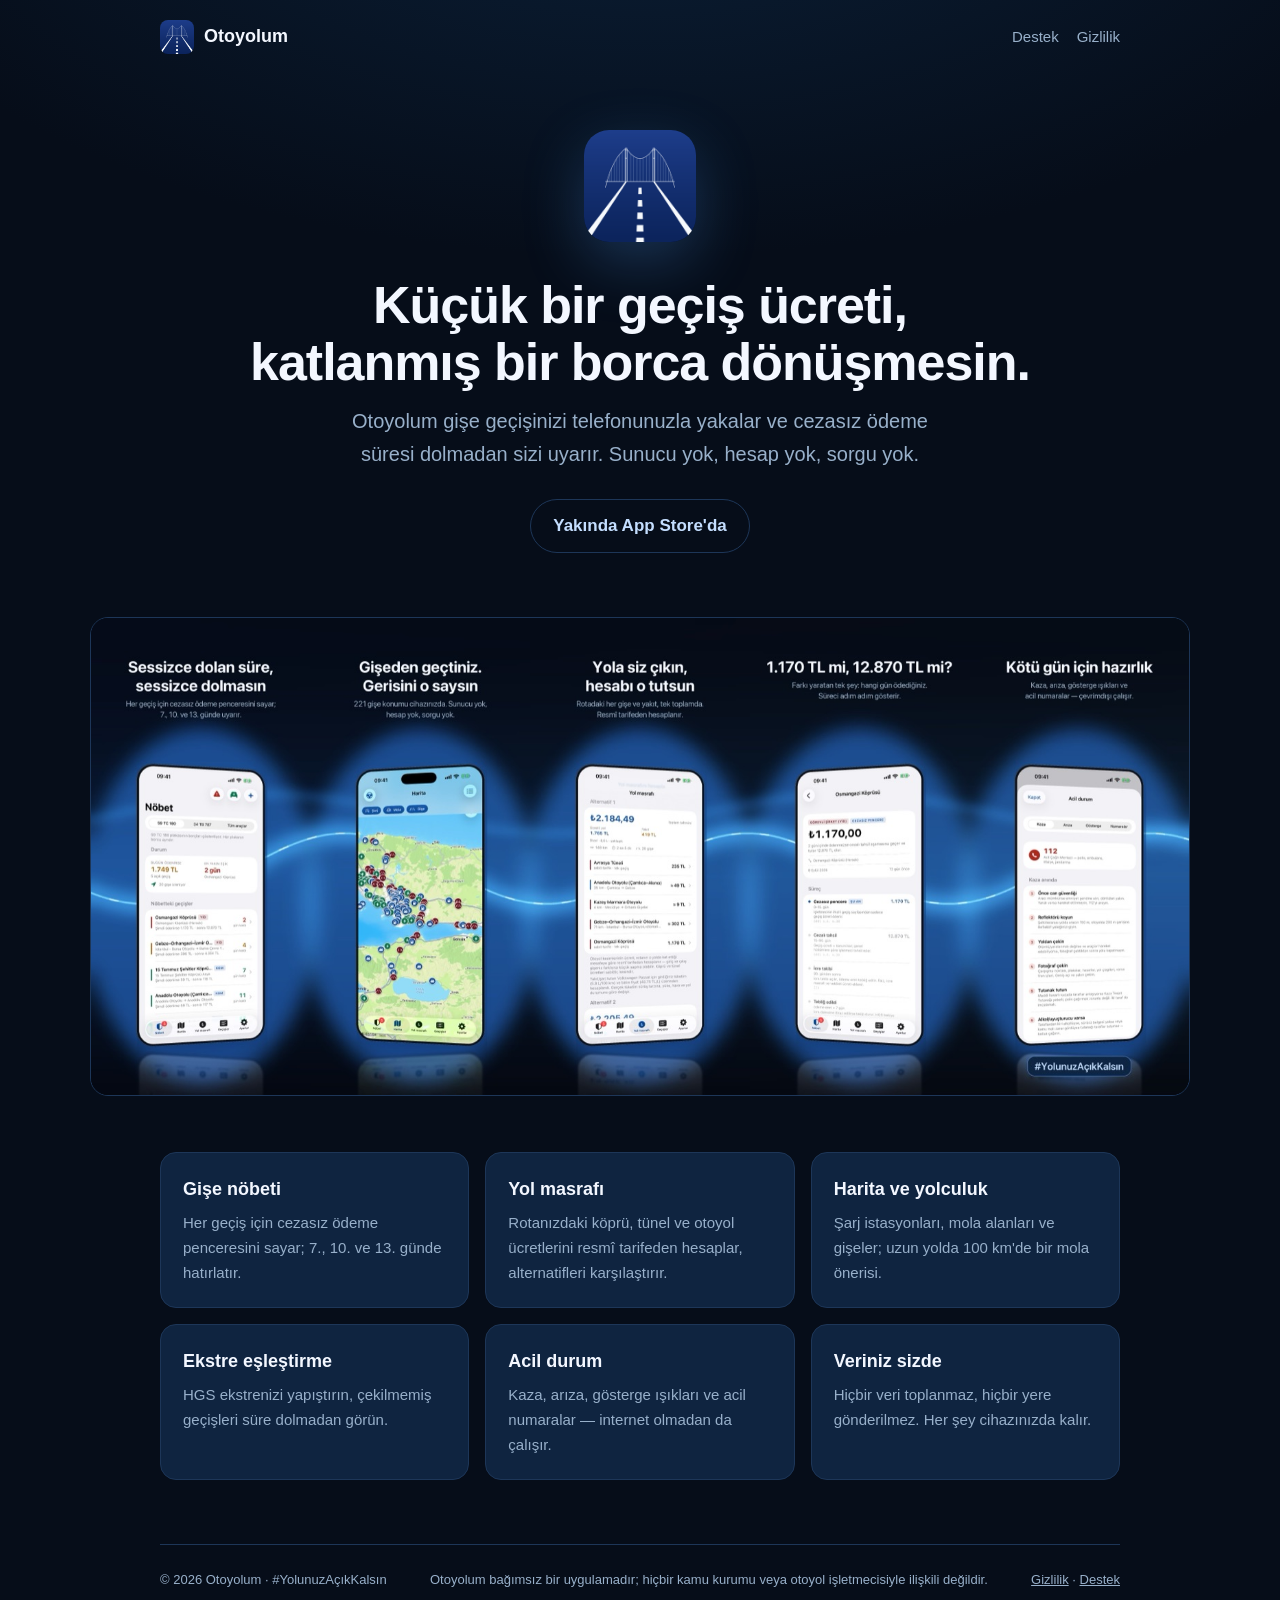
==== index.html @ b16caa04 "Otoyolum sitesi: ana sayfa, gizlilik, destek Co-Authored-By: Claude Opus 5.5 <noreply@anthropic.com>" ====
<!DOCTYPE html>
<html lang="tr">
<head>
<meta charset="utf-8">
<meta name="viewport" content="width=device-width, initial-scale=1">
<title>Otoyolum — Gişe takibi ve yol arkadaşınız</title>
<meta name="description" content="Otoyolum ücretli yol geçişinizi telefonunuzla yakalar ve cezasız ödeme süresi dolmadan sizi uyarır. Sunucu yok, hesap yok, veri toplanmaz.">
<meta property="og:title" content="Otoyolum — Gişe takibi ve yol arkadaşınız">
<meta property="og:description" content="Küçük bir geçiş ücreti, katlanmış bir borca dönüşmesin.">
<meta property="og:image" content="https://otoyolum.com/sahne.jpg">
<meta name="theme-color" content="#060d19">
<link rel="icon" href="/ikon.png">
<link rel="apple-touch-icon" href="/apple-touch-icon.png">
<link rel="stylesheet" href="/stil.css">
</head>
<body>
<header class="ust">
  <a class="marka" href="/"><img src="/ikon.png" alt="">Otoyolum</a>
  <nav><a href="/destek/">Destek</a><a href="/gizlilik/">Gizlilik</a></nav>
</header>

<main>
  <section class="kahraman">
    <img class="ikon" src="/ikon.png" alt="Otoyolum simgesi">
    <h1>Küçük bir geçiş ücreti,<br>katlanmış bir borca dönüşmesin.</h1>
    <p>Otoyolum gişe geçişinizi telefonunuzla yakalar ve cezasız ödeme süresi dolmadan sizi uyarır. Sunucu yok, hesap yok, sorgu yok.</p>
    <span class="rozet pasif">Yakında App Store'da</span>
  </section>

  <div class="sahne"><img src="/sahne.jpg" alt="Otoyolum ekranları: Nöbet, Harita, Yol masrafı, Geçiş detayı, Acil durum" loading="lazy"></div>

  <section class="ozellikler">
    <div class="ozellik"><h3>Gişe nöbeti</h3><p>Her geçiş için cezasız ödeme penceresini sayar; 7., 10. ve 13. günde hatırlatır.</p></div>
    <div class="ozellik"><h3>Yol masrafı</h3><p>Rotanızdaki köprü, tünel ve otoyol ücretlerini resmî tarifeden hesaplar, alternatifleri karşılaştırır.</p></div>
    <div class="ozellik"><h3>Harita ve yolculuk</h3><p>Şarj istasyonları, mola alanları ve gişeler; uzun yolda 100 km'de bir mola önerisi.</p></div>
    <div class="ozellik"><h3>Ekstre eşleştirme</h3><p>HGS ekstrenizi yapıştırın, çekilmemiş geçişleri süre dolmadan görün.</p></div>
    <div class="ozellik"><h3>Acil durum</h3><p>Kaza, arıza, gösterge ışıkları ve acil numaralar — internet olmadan da çalışır.</p></div>
    <div class="ozellik"><h3>Veriniz sizde</h3><p>Hiçbir veri toplanmaz, hiçbir yere gönderilmez. Her şey cihazınızda kalır.</p></div>
  </section>
</main>

<footer class="alt">
  <span>© 2026 Otoyolum · #YolunuzAçıkKalsın</span>
  <span>Otoyolum bağımsız bir uygulamadır; hiçbir kamu kurumu veya otoyol işletmecisiyle ilişkili değildir.</span>
  <span><a href="/gizlilik/">Gizlilik</a> · <a href="/destek/">Destek</a></span>
</footer>
</body>
</html>
---- stil.css ----
:root{
  --zemin:#060d19; --zemin2:#0b2038; --kart:#0f2440; --cizgi:#1d3658;
  --metin:#f3f7ff; --soluk:#98b0ca; --vurgu:#4ea3ff; --vurgu2:#c4deff;
}
*{box-sizing:border-box}
html{-webkit-text-size-adjust:100%}
body{
  margin:0; color:var(--metin); background:var(--zemin);
  background-image:radial-gradient(1200px 600px at 50% -10%, var(--zemin2), transparent 70%);
  font:17px/1.65 -apple-system,BlinkMacSystemFont,"SF Pro Text","Segoe UI",Roboto,Helvetica,Arial,sans-serif;
  -webkit-font-smoothing:antialiased; padding:0 16px;
}
a{color:var(--vurgu)}
.ust{max-width:960px;margin:0 auto;display:flex;align-items:center;justify-content:space-between;padding:20px 0}
.marka{display:flex;align-items:center;gap:10px;color:var(--metin);text-decoration:none;font-weight:700;font-size:18px}
.marka img{width:34px;height:34px;border-radius:8px}
.ust nav{display:flex;gap:18px;font-size:15px}
.ust nav a{color:var(--soluk);text-decoration:none}
.ust nav a:hover{color:var(--metin)}
.kahraman{max-width:960px;margin:0 auto;text-align:center;padding:56px 0 28px}
.kahraman img.ikon{width:112px;height:112px;border-radius:25px;box-shadow:0 20px 60px rgba(78,163,255,.25)}
h1{font-size:clamp(32px,6vw,52px);line-height:1.1;letter-spacing:-.02em;margin:26px 0 14px}
.kahraman p{color:var(--soluk);font-size:clamp(17px,2.4vw,20px);max-width:620px;margin:0 auto}
.rozet{display:inline-block;margin-top:28px;padding:12px 22px;border-radius:999px;background:var(--metin);color:#06101f;font-weight:700;text-decoration:none}
.rozet.pasif{background:transparent;color:var(--vurgu2);border:1px solid var(--cizgi)}
.sahne{max-width:1100px;margin:36px auto 0;border-radius:18px;overflow:hidden;border:1px solid var(--cizgi)}
.sahne img{display:block;width:100%;height:auto}
.ozellikler{max-width:960px;margin:56px auto 0;display:grid;grid-template-columns:repeat(auto-fit,minmax(260px,1fr));gap:16px}
.ozellik{background:var(--kart);border:1px solid var(--cizgi);border-radius:16px;padding:22px}
.ozellik h3{margin:0 0 6px;font-size:18px}
.ozellik p{margin:0;color:var(--soluk);font-size:15px}
.icerik{max-width:720px;margin:0 auto;padding:40px 0 20px}
.icerik h1{font-size:34px;margin:10px 0 6px}
.icerik h2{font-size:20px;margin:34px 0 8px}
.icerik p,.icerik li{color:#d3deec}
.tarih{color:var(--soluk);font-size:14px;margin:0 0 28px}
.etiket{display:inline-block;font-size:13px;font-weight:600;color:var(--vurgu2);background:rgba(78,163,255,.12);border:1px solid rgba(78,163,255,.3);padding:5px 12px;border-radius:999px}
details{background:var(--kart);border:1px solid var(--cizgi);border-radius:12px;padding:14px 18px;margin:10px 0}
summary{cursor:pointer;font-weight:600}
details p{margin:10px 0 0}
.alt{max-width:960px;margin:64px auto 0;padding:24px 0 40px;border-top:1px solid var(--cizgi);color:var(--soluk);font-size:13px;display:flex;flex-wrap:wrap;gap:8px 20px;justify-content:space-between}
.alt a{color:var(--soluk)}
@media (max-width:520px){.ust nav{gap:12px;font-size:14px}.kahraman{padding-top:32px}}
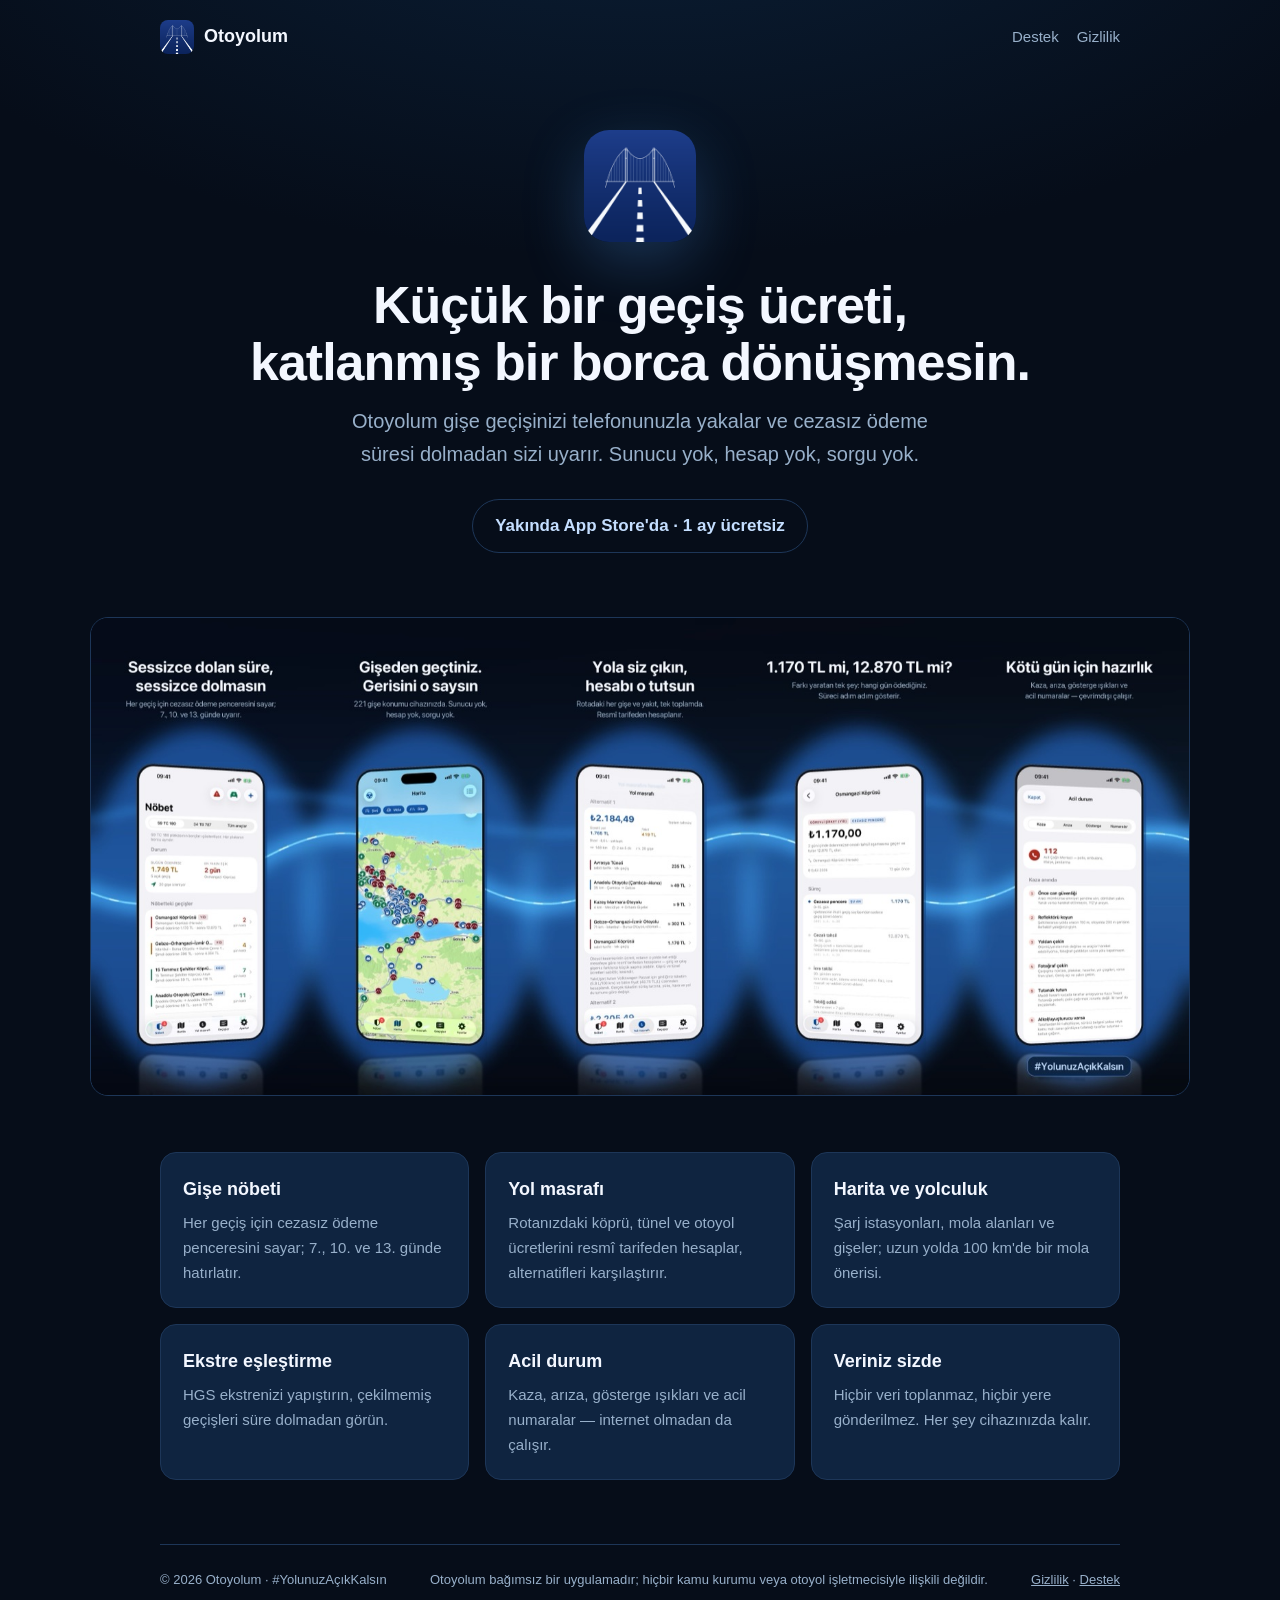
==== commit 80f93ed1: "Abonelik bilgisi: gizlilik, destek SSS, ana sayfa Co-Authored-By: Claude Opus 5.5 <noreply@anthropic" ====
--- a/index.html
+++ b/index.html
@@ -24,7 +24,7 @@
     <img class="ikon" src="/ikon.png" alt="Otoyolum simgesi">
     <h1>Küçük bir geçiş ücreti,<br>katlanmış bir borca dönüşmesin.</h1>
     <p>Otoyolum gişe geçişinizi telefonunuzla yakalar ve cezasız ödeme süresi dolmadan sizi uyarır. Sunucu yok, hesap yok, sorgu yok.</p>
-    <span class="rozet pasif">Yakında App Store'da</span>
+    <span class="rozet pasif">Yakında App Store'da · 1 ay ücretsiz</span>
   </section>
 
   <div class="sahne"><img src="/sahne.jpg" alt="Otoyolum ekranları: Nöbet, Harita, Yol masrafı, Geçiş detayı, Acil durum" loading="lazy"></div>
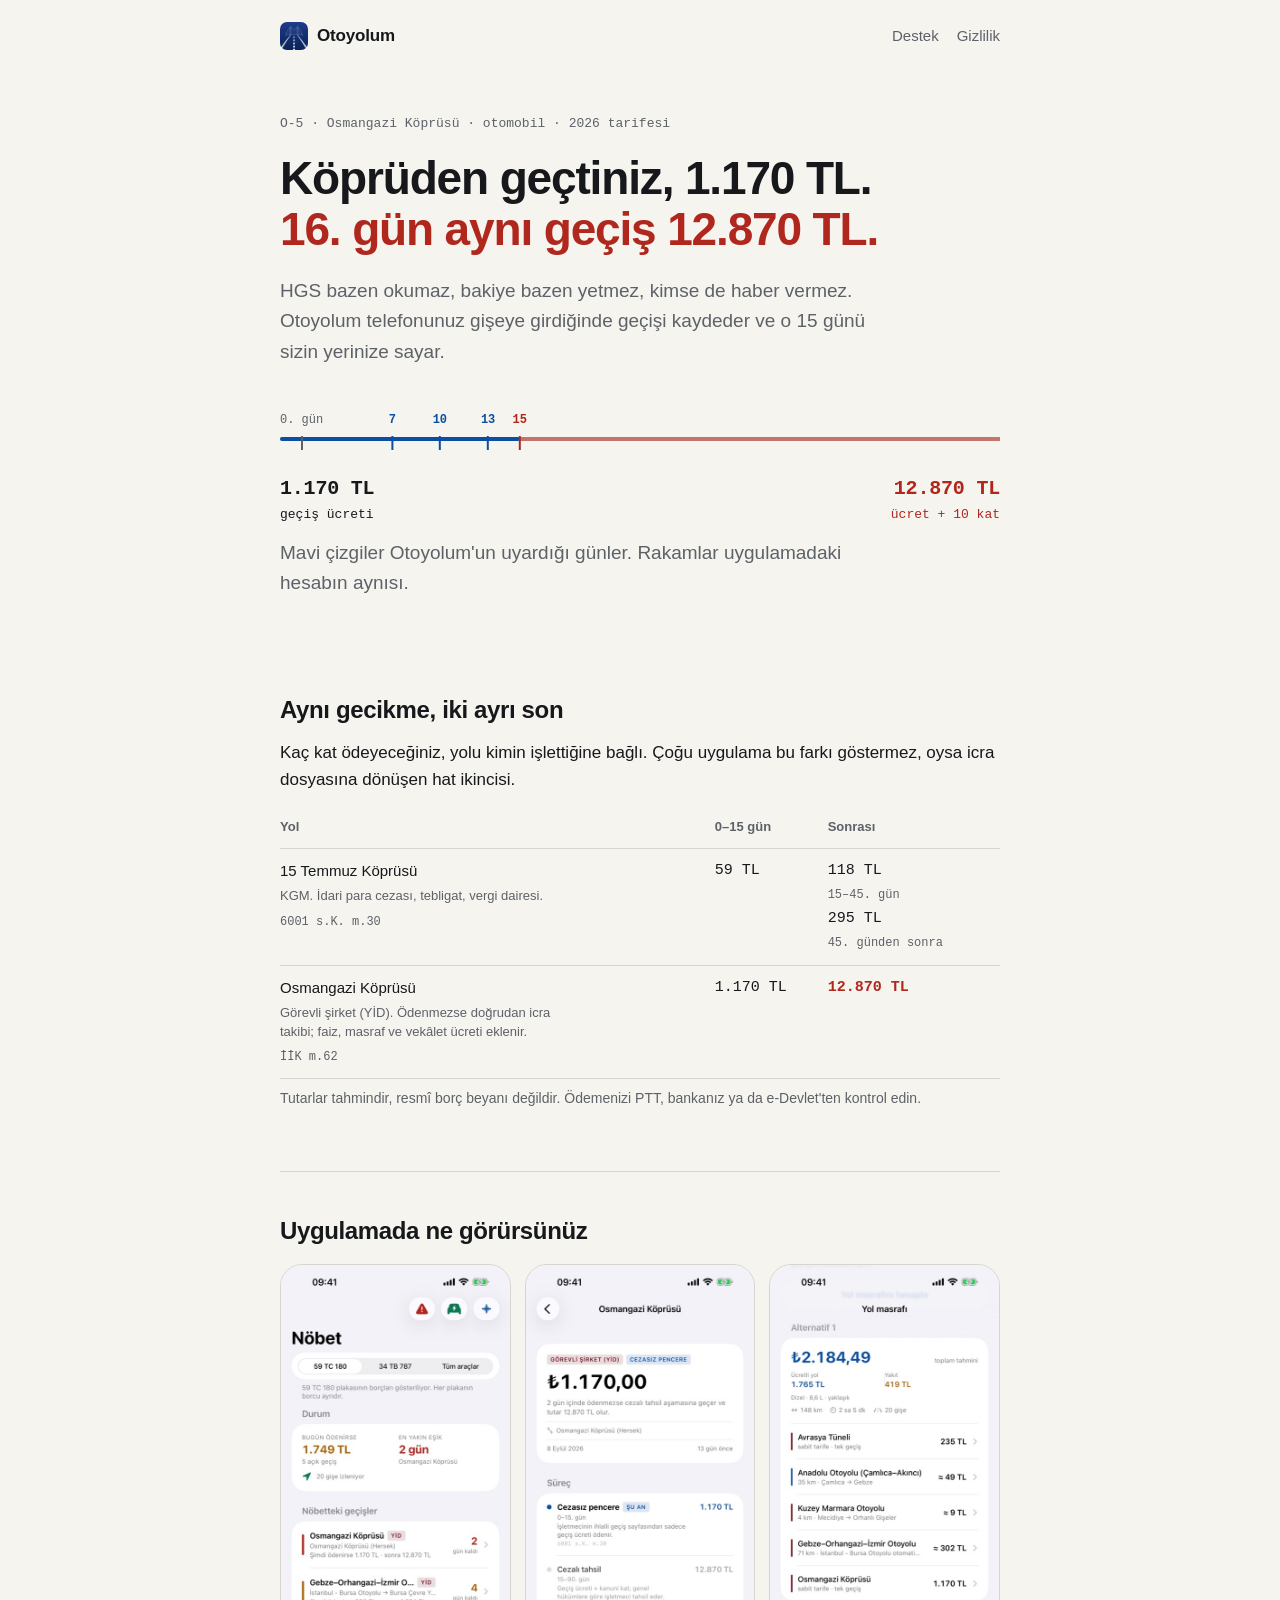
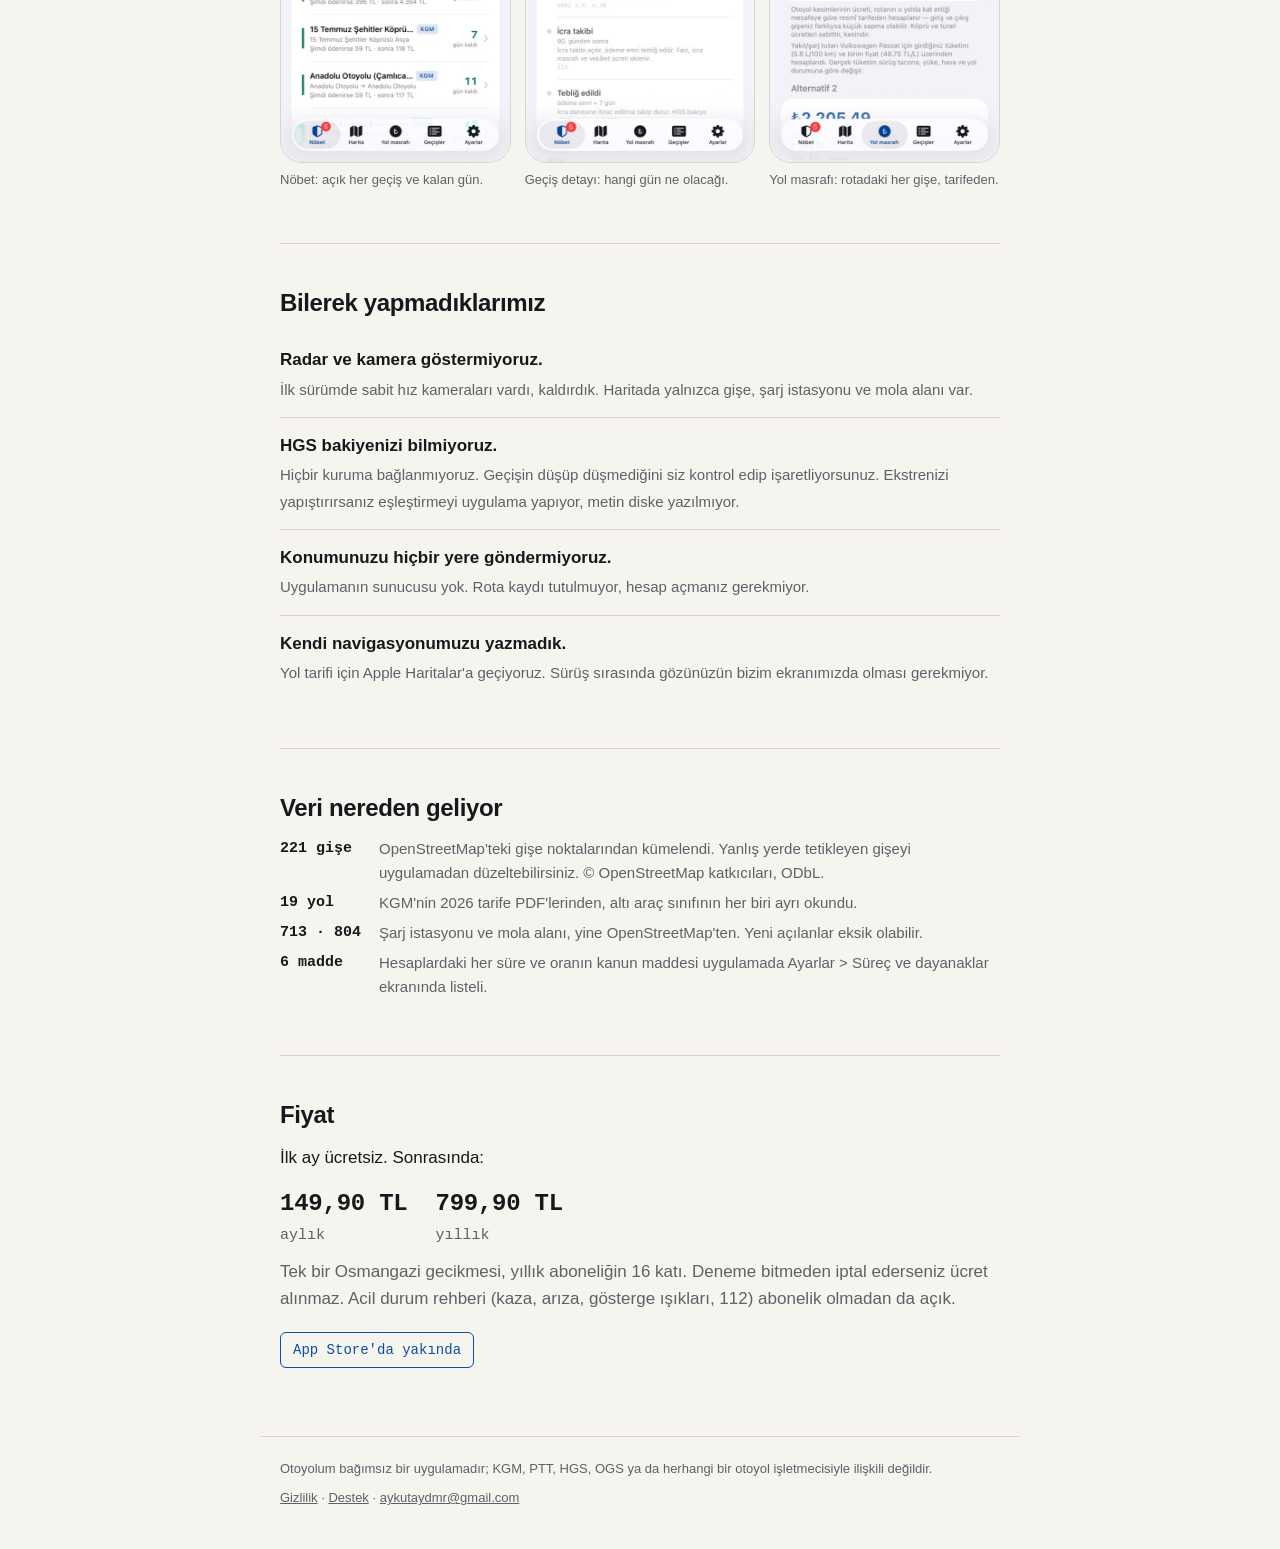
==== commit 4dccb962: "Ana sayfa yeniden yazıldı: somut örnek, gün cetveli, iki hat, bilerek yapılmayanlar, kaynaklar Co-Au" ====
--- a/index.html
+++ b/index.html
@@ -3,12 +3,13 @@
 <head>
 <meta charset="utf-8">
 <meta name="viewport" content="width=device-width, initial-scale=1">
-<title>Otoyolum — Gişe takibi ve yol arkadaşınız</title>
-<meta name="description" content="Otoyolum ücretli yol geçişinizi telefonunuzla yakalar ve cezasız ödeme süresi dolmadan sizi uyarır. Sunucu yok, hesap yok, veri toplanmaz.">
-<meta property="og:title" content="Otoyolum — Gişe takibi ve yol arkadaşınız">
-<meta property="og:description" content="Küçük bir geçiş ücreti, katlanmış bir borca dönüşmesin.">
+<title>Otoyolum — 1.170 TL'lik geçiş, 12.870 TL'ye dönmeden</title>
+<meta name="description" content="Osmangazi'den geçiş 1.170 TL. 15 gün içinde ödenmezse 12.870 TL. Otoyolum gişeden geçtiğinizi fark eder ve o 15 günü sizin yerinize sayar.">
+<meta property="og:title" content="Otoyolum">
+<meta property="og:description" content="1.170 TL'lik geçiş, 15. günden sonra 12.870 TL. Otoyolum o 15 günü sayar.">
 <meta property="og:image" content="https://otoyolum.com/sahne.jpg">
-<meta name="theme-color" content="#060d19">
+<meta name="theme-color" content="#f6f4ef" media="(prefers-color-scheme: light)">
+<meta name="theme-color" content="#121316" media="(prefers-color-scheme: dark)">
 <link rel="icon" href="/ikon.png">
 <link rel="apple-touch-icon" href="/apple-touch-icon.png">
 <link rel="stylesheet" href="/stil.css">
@@ -19,30 +20,94 @@
   <nav><a href="/destek/">Destek</a><a href="/gizlilik/">Gizlilik</a></nav>
 </header>
 
-<main>
-  <section class="kahraman">
-    <img class="ikon" src="/ikon.png" alt="Otoyolum simgesi">
-    <h1>Küçük bir geçiş ücreti,<br>katlanmış bir borca dönüşmesin.</h1>
-    <p>Otoyolum gişe geçişinizi telefonunuzla yakalar ve cezasız ödeme süresi dolmadan sizi uyarır. Sunucu yok, hesap yok, sorgu yok.</p>
-    <span class="rozet pasif">Yakında App Store'da · 1 ay ücretsiz</span>
+<main class="sayfa">
+  <div class="giris">
+    <p class="ust-satir">O-5 · Osmangazi Köprüsü · otomobil · 2026 tarifesi</p>
+    <h1>Köprüden geçtiniz, 1.170&nbsp;TL.<br><span class="kirmizi">16. gün aynı geçiş 12.870&nbsp;TL.</span></h1>
+    <p>HGS bazen okumaz, bakiye bazen yetmez, kimse de haber vermez. Otoyolum telefonunuz gişeye girdiğinde geçişi kaydeder ve o 15 günü sizin yerinize sayar.</p>
+
+    <div class="cetvel" aria-label="Ödeme süresi: 0. günde geçiş, 7, 10 ve 13. günlerde uyarı, 15. günden sonra cezalı tutar">
+      <div class="hat">
+        <div class="zemin"></div><div class="dolu"></div><div class="kirmizi-bolge"></div>
+        <div class="isaret" style="left:0%;transform:none">0. gün</div>
+        <div class="isaret uyari" style="left:15.6%">7</div>
+        <div class="isaret uyari" style="left:22.2%">10</div>
+        <div class="isaret uyari" style="left:28.9%">13</div>
+        <div class="isaret son" style="left:33.3%">15</div>
+      </div>
+      <div class="etiketler">
+        <span><b>1.170 TL</b>geçiş ücreti</span>
+        <span class="sag"><b>12.870 TL</b>ücret + 10 kat</span>
+      </div>
+    </div>
+    <p class="not">Mavi çizgiler Otoyolum'un uyardığı günler. Rakamlar uygulamadaki hesabın aynısı.</p>
+  </div>
+
+  <section>
+    <h2>Aynı gecikme, iki ayrı son</h2>
+    <p>Kaç kat ödeyeceğiniz, yolu kimin işlettiğine bağlı. Çoğu uygulama bu farkı göstermez, oysa icra dosyasına dönüşen hat ikincisi.</p>
+    <table class="tablo">
+      <thead><tr><th>Yol</th><th>0–15 gün</th><th>Sonrası</th></tr></thead>
+      <tbody>
+        <tr>
+          <td>15 Temmuz Köprüsü<span class="yol-alt">KGM. İdari para cezası, tebligat, vergi dairesi.</span><span class="dayanak">6001 s.K. m.30</span></td>
+          <td class="sayi">59 TL</td>
+          <td class="sayi">118 TL<br><span class="dayanak">15–45. gün</span><br>295 TL<br><span class="dayanak">45. günden sonra</span></td>
+        </tr>
+        <tr>
+          <td>Osmangazi Köprüsü<span class="yol-alt">Görevli şirket (YİD). Ödenmezse doğrudan icra takibi; faiz, masraf ve vekâlet ücreti eklenir.</span><span class="dayanak">İİK m.62</span></td>
+          <td class="sayi">1.170 TL</td>
+          <td class="sayi kirmizi">12.870 TL</td>
+        </tr>
+      </tbody>
+    </table>
+    <p class="not">Tutarlar tahmindir, resmî borç beyanı değildir. Ödemenizi PTT, bankanız ya da e-Devlet'ten kontrol edin.</p>
   </section>
 
-  <div class="sahne"><img src="/sahne.jpg" alt="Otoyolum ekranları: Nöbet, Harita, Yol masrafı, Geçiş detayı, Acil durum" loading="lazy"></div>
+  <section>
+    <h2>Uygulamada ne görürsünüz</h2>
+    <div class="ekranlar">
+      <figure><img src="/1-nobet.jpg" alt="Nöbet ekranı: açık geçişler ve kalan günler" loading="lazy"><figcaption>Nöbet: açık her geçiş ve kalan gün.</figcaption></figure>
+      <figure><img src="/4-gecis-detay.jpg" alt="Geçiş detayı: cezasız pencere ve sonraki aşamalar" loading="lazy"><figcaption>Geçiş detayı: hangi gün ne olacağı.</figcaption></figure>
+      <figure><img src="/3-yol-masrafi.jpg" alt="Yol masrafı: rotadaki gişeler ve toplam" loading="lazy"><figcaption>Yol masrafı: rotadaki her gişe, tarifeden.</figcaption></figure>
+    </div>
+  </section>
 
-  <section class="ozellikler">
-    <div class="ozellik"><h3>Gişe nöbeti</h3><p>Her geçiş için cezasız ödeme penceresini sayar; 7., 10. ve 13. günde hatırlatır.</p></div>
-    <div class="ozellik"><h3>Yol masrafı</h3><p>Rotanızdaki köprü, tünel ve otoyol ücretlerini resmî tarifeden hesaplar, alternatifleri karşılaştırır.</p></div>
-    <div class="ozellik"><h3>Harita ve yolculuk</h3><p>Şarj istasyonları, mola alanları ve gişeler; uzun yolda 100 km'de bir mola önerisi.</p></div>
-    <div class="ozellik"><h3>Ekstre eşleştirme</h3><p>HGS ekstrenizi yapıştırın, çekilmemiş geçişleri süre dolmadan görün.</p></div>
-    <div class="ozellik"><h3>Acil durum</h3><p>Kaza, arıza, gösterge ışıkları ve acil numaralar — internet olmadan da çalışır.</p></div>
-    <div class="ozellik"><h3>Veriniz sizde</h3><p>Hiçbir veri toplanmaz, hiçbir yere gönderilmez. Her şey cihazınızda kalır.</p></div>
+  <section>
+    <h2>Bilerek yapmadıklarımız</h2>
+    <ul class="liste">
+      <li><b>Radar ve kamera göstermiyoruz.</b><span>İlk sürümde sabit hız kameraları vardı, kaldırdık. Haritada yalnızca gişe, şarj istasyonu ve mola alanı var.</span></li>
+      <li><b>HGS bakiyenizi bilmiyoruz.</b><span>Hiçbir kuruma bağlanmıyoruz. Geçişin düşüp düşmediğini siz kontrol edip işaretliyorsunuz. Ekstrenizi yapıştırırsanız eşleştirmeyi uygulama yapıyor, metin diske yazılmıyor.</span></li>
+      <li><b>Konumunuzu hiçbir yere göndermiyoruz.</b><span>Uygulamanın sunucusu yok. Rota kaydı tutulmuyor, hesap açmanız gerekmiyor.</span></li>
+      <li><b>Kendi navigasyonumuzu yazmadık.</b><span>Yol tarifi için Apple Haritalar'a geçiyoruz. Sürüş sırasında gözünüzün bizim ekranımızda olması gerekmiyor.</span></li>
+    </ul>
+  </section>
+
+  <section>
+    <h2>Veri nereden geliyor</h2>
+    <dl class="kaynak">
+      <dt>221 gişe</dt><dd>OpenStreetMap'teki gişe noktalarından kümelendi. Yanlış yerde tetikleyen gişeyi uygulamadan düzeltebilirsiniz. © OpenStreetMap katkıcıları, ODbL.</dd>
+      <dt>19 yol</dt><dd>KGM'nin 2026 tarife PDF'lerinden, altı araç sınıfının her biri ayrı okundu.</dd>
+      <dt>713 · 804</dt><dd>Şarj istasyonu ve mola alanı, yine OpenStreetMap'ten. Yeni açılanlar eksik olabilir.</dd>
+      <dt>6 madde</dt><dd>Hesaplardaki her süre ve oranın kanun maddesi uygulamada Ayarlar &gt; Süreç ve dayanaklar ekranında listeli.</dd>
+    </dl>
+  </section>
+
+  <section>
+    <h2>Fiyat</h2>
+    <p>İlk ay ücretsiz. Sonrasında:</p>
+    <div class="fiyat">
+      <div><b>149,90 TL</b>aylık</div>
+      <div><b>799,90 TL</b>yıllık</div>
+    </div>
+    <p class="soluk">Tek bir Osmangazi gecikmesi, yıllık aboneliğin 16 katı. Deneme bitmeden iptal ederseniz ücret alınmaz. Acil durum rehberi (kaza, arıza, gösterge ışıkları, 112) abonelik olmadan da açık.</p>
+    <span class="durum">App Store'da yakında</span>
   </section>
 </main>
 
 <footer class="alt">
-  <span>© 2026 Otoyolum · #YolunuzAçıkKalsın</span>
-  <span>Otoyolum bağımsız bir uygulamadır; hiçbir kamu kurumu veya otoyol işletmecisiyle ilişkili değildir.</span>
-  <span><a href="/gizlilik/">Gizlilik</a> · <a href="/destek/">Destek</a></span>
+  <span>Otoyolum bağımsız bir uygulamadır; KGM, PTT, HGS, OGS ya da herhangi bir otoyol işletmecisiyle ilişkili değildir.</span>
+  <span><a href="/gizlilik/">Gizlilik</a> · <a href="/destek/">Destek</a> · <a href="mailto:aykutaydmr@gmail.com">aykutaydmr@gmail.com</a></span>
 </footer>
 </body>
 </html>
--- a/stil.css
+++ b/stil.css
@@ -1,43 +1,116 @@
 :root{
-  --zemin:#060d19; --zemin2:#0b2038; --kart:#0f2440; --cizgi:#1d3658;
-  --metin:#f3f7ff; --soluk:#98b0ca; --vurgu:#4ea3ff; --vurgu2:#c4deff;
+  --kagit:#f6f4ef; --murekkep:#16181c; --soluk:#5d6168; --cizgi:#d9d5cc;
+  --tabela:#0b4ea2; --tabela-acik:#e3ecf7; --kirmizi:#b0271e; --kirmizi-acik:#f6e4e1;
+  --yesil:#0e7a54;
+  --mono:ui-monospace,"SF Mono",Menlo,Consolas,monospace;
+}
+@media (prefers-color-scheme:dark){
+  :root{
+    --kagit:#121316; --murekkep:#ecebe7; --soluk:#9a9ca2; --cizgi:#2c2e33;
+    --tabela:#6aa2ee; --tabela-acik:#17243a; --kirmizi:#f07366; --kirmizi-acik:#35191a;
+    --yesil:#45c18c;
+  }
 }
 *{box-sizing:border-box}
 html{-webkit-text-size-adjust:100%}
 body{
-  margin:0; color:var(--metin); background:var(--zemin);
-  background-image:radial-gradient(1200px 600px at 50% -10%, var(--zemin2), transparent 70%);
-  font:17px/1.65 -apple-system,BlinkMacSystemFont,"SF Pro Text","Segoe UI",Roboto,Helvetica,Arial,sans-serif;
-  -webkit-font-smoothing:antialiased; padding:0 16px;
+  margin:0; background:var(--kagit); color:var(--murekkep);
+  font:17px/1.6 -apple-system,BlinkMacSystemFont,"Segoe UI",Roboto,Helvetica,Arial,sans-serif;
+  -webkit-font-smoothing:antialiased;
 }
-a{color:var(--vurgu)}
-.ust{max-width:960px;margin:0 auto;display:flex;align-items:center;justify-content:space-between;padding:20px 0}
-.marka{display:flex;align-items:center;gap:10px;color:var(--metin);text-decoration:none;font-weight:700;font-size:18px}
-.marka img{width:34px;height:34px;border-radius:8px}
+a{color:var(--tabela)}
+.sayfa{max-width:760px;margin:0 auto;padding:0 20px}
+
+/* Üst şerit */
+.ust{max-width:760px;margin:0 auto;padding:22px 20px 0;display:flex;align-items:center;justify-content:space-between;gap:12px}
+.marka{display:flex;align-items:center;gap:9px;color:var(--murekkep);text-decoration:none;font-weight:700;letter-spacing:-.01em}
+.marka img{width:28px;height:28px;border-radius:7px}
 .ust nav{display:flex;gap:18px;font-size:15px}
 .ust nav a{color:var(--soluk);text-decoration:none}
-.ust nav a:hover{color:var(--metin)}
-.kahraman{max-width:960px;margin:0 auto;text-align:center;padding:56px 0 28px}
-.kahraman img.ikon{width:112px;height:112px;border-radius:25px;box-shadow:0 20px 60px rgba(78,163,255,.25)}
-h1{font-size:clamp(32px,6vw,52px);line-height:1.1;letter-spacing:-.02em;margin:26px 0 14px}
-.kahraman p{color:var(--soluk);font-size:clamp(17px,2.4vw,20px);max-width:620px;margin:0 auto}
-.rozet{display:inline-block;margin-top:28px;padding:12px 22px;border-radius:999px;background:var(--metin);color:#06101f;font-weight:700;text-decoration:none}
-.rozet.pasif{background:transparent;color:var(--vurgu2);border:1px solid var(--cizgi)}
-.sahne{max-width:1100px;margin:36px auto 0;border-radius:18px;overflow:hidden;border:1px solid var(--cizgi)}
-.sahne img{display:block;width:100%;height:auto}
-.ozellikler{max-width:960px;margin:56px auto 0;display:grid;grid-template-columns:repeat(auto-fit,minmax(260px,1fr));gap:16px}
-.ozellik{background:var(--kart);border:1px solid var(--cizgi);border-radius:16px;padding:22px}
-.ozellik h3{margin:0 0 6px;font-size:18px}
-.ozellik p{margin:0;color:var(--soluk);font-size:15px}
-.icerik{max-width:720px;margin:0 auto;padding:40px 0 20px}
-.icerik h1{font-size:34px;margin:10px 0 6px}
-.icerik h2{font-size:20px;margin:34px 0 8px}
-.icerik p,.icerik li{color:#d3deec}
-.tarih{color:var(--soluk);font-size:14px;margin:0 0 28px}
-.etiket{display:inline-block;font-size:13px;font-weight:600;color:var(--vurgu2);background:rgba(78,163,255,.12);border:1px solid rgba(78,163,255,.3);padding:5px 12px;border-radius:999px}
-details{background:var(--kart);border:1px solid var(--cizgi);border-radius:12px;padding:14px 18px;margin:10px 0}
+.ust nav a:hover{color:var(--murekkep)}
+
+/* Giriş */
+.giris{padding:64px 0 8px}
+.giris .ust-satir{font-family:var(--mono);font-size:13px;color:var(--soluk);margin:0 0 18px}
+.giris h1{font-size:clamp(30px,5.4vw,46px);line-height:1.12;letter-spacing:-.025em;margin:0 0 20px;font-weight:750}
+.giris h1 .kirmizi{color:var(--kirmizi)}
+.giris p{font-size:19px;color:var(--soluk);margin:0;max-width:600px}
+.not{font-size:14px;color:var(--soluk)}
+
+/* Gün cetveli */
+.cetvel{margin:44px 0 12px;position:relative}
+.cetvel .hat{position:relative;height:56px}
+.cetvel .zemin{position:absolute;left:0;right:0;top:26px;height:4px;background:var(--cizgi);border-radius:2px}
+.cetvel .dolu{position:absolute;left:0;width:33.33%;top:26px;height:4px;background:var(--tabela);border-radius:2px}
+.cetvel .kirmizi-bolge{position:absolute;left:33.33%;right:0;top:26px;height:4px;background:var(--kirmizi);opacity:.55}
+.cetvel .isaret{position:absolute;top:0;transform:translateX(-50%);text-align:center;font-family:var(--mono);font-size:12px;color:var(--soluk);white-space:nowrap}
+.cetvel .isaret::after{content:"";display:block;width:2px;height:14px;background:currentColor;margin:6px auto 0}
+.cetvel .isaret.uyari{color:var(--tabela);font-weight:600}
+.cetvel .isaret.son{color:var(--kirmizi);font-weight:600}
+.cetvel .etiketler{display:flex;justify-content:space-between;font-family:var(--mono);font-size:13px;margin-top:6px}
+.cetvel .etiketler b{font-size:20px;display:block;letter-spacing:-.01em}
+.cetvel .etiketler .sag{text-align:right;color:var(--kirmizi)}
+
+/* Bölümler */
+section{padding:44px 0 4px;border-top:1px solid var(--cizgi);margin-top:44px}
+section:first-of-type{border-top:0}
+h2{font-size:24px;letter-spacing:-.015em;margin:0 0 14px;line-height:1.25}
+section p{margin:0 0 14px}
+.soluk{color:var(--soluk)}
+
+/* İki hat tablosu */
+.tablo{width:100%;border-collapse:collapse;font-size:15px;margin:10px 0 8px}
+.tablo th,.tablo td{text-align:left;padding:10px 10px 10px 0;border-bottom:1px solid var(--cizgi);vertical-align:top}
+.tablo th{font-size:13px;font-weight:600;color:var(--soluk)}
+.tablo td.sayi{font-family:var(--mono);white-space:nowrap}
+.tablo td.kirmizi{color:var(--kirmizi);font-weight:600}
+.dayanak{font-family:var(--mono);font-size:12px;color:var(--soluk)}
+.yol-alt{display:block;font-size:13px;color:var(--soluk);line-height:1.45;margin:4px 0 2px;max-width:300px}
+.tablo td:first-child{padding-right:16px}
+
+/* Ekranlar */
+.ekranlar{display:grid;grid-template-columns:repeat(3,1fr);gap:14px;margin:18px 0 6px}
+.ekranlar figure{margin:0}
+.ekranlar img{width:100%;height:auto;display:block;border-radius:22px;border:1px solid var(--cizgi)}
+.ekranlar figcaption{font-size:13px;color:var(--soluk);margin-top:8px;line-height:1.4}
+
+/* Yapmadıklarımız */
+.liste{list-style:none;padding:0;margin:8px 0 0}
+.liste li{padding:14px 0;border-bottom:1px solid var(--cizgi)}
+.liste li:last-child{border-bottom:0}
+.liste b{display:block;margin-bottom:2px}
+.liste span{color:var(--soluk);font-size:15px}
+
+/* Kaynaklar */
+.kaynak{display:grid;grid-template-columns:auto 1fr;gap:6px 18px;font-size:15px;margin:8px 0}
+.kaynak dt{font-family:var(--mono);font-weight:600;white-space:nowrap}
+.kaynak dd{margin:0;color:var(--soluk)}
+
+/* Fiyat */
+.fiyat{display:flex;flex-wrap:wrap;gap:10px 28px;margin:14px 0 10px;font-family:var(--mono)}
+.fiyat div{font-size:15px;color:var(--soluk)}
+.fiyat b{display:block;font-size:24px;color:var(--murekkep);letter-spacing:-.01em}
+.durum{display:inline-block;margin-top:6px;font-size:14px;font-family:var(--mono);color:var(--tabela);border:1px solid currentColor;padding:6px 12px;border-radius:6px}
+
+/* Alt sayfalar (gizlilik, destek) */
+.icerik{max-width:760px;margin:0 auto;padding:44px 20px 20px}
+.icerik h1{font-size:34px;letter-spacing:-.02em;margin:10px 0 6px;line-height:1.15}
+.icerik h2{font-size:20px;margin:32px 0 8px}
+.icerik p,.icerik li{color:var(--murekkep)}
+.tarih{color:var(--soluk);font-size:14px;font-family:var(--mono);margin:0 0 28px}
+.etiket{display:inline-block;font-size:13px;font-family:var(--mono);color:var(--yesil);border:1px solid currentColor;padding:3px 10px;border-radius:5px}
+details{border-bottom:1px solid var(--cizgi);padding:14px 0}
 summary{cursor:pointer;font-weight:600}
-details p{margin:10px 0 0}
-.alt{max-width:960px;margin:64px auto 0;padding:24px 0 40px;border-top:1px solid var(--cizgi);color:var(--soluk);font-size:13px;display:flex;flex-wrap:wrap;gap:8px 20px;justify-content:space-between}
+details p{margin:10px 0 0;color:var(--soluk)}
+
+/* Alt bilgi */
+.alt{max-width:760px;margin:64px auto 0;padding:22px 20px 40px;border-top:1px solid var(--cizgi);color:var(--soluk);font-size:13px;display:flex;flex-wrap:wrap;gap:8px 20px;justify-content:space-between}
 .alt a{color:var(--soluk)}
-@media (max-width:520px){.ust nav{gap:12px;font-size:14px}.kahraman{padding-top:32px}}
+
+@media (max-width:560px){
+  .giris{padding-top:40px}
+  .ekranlar{grid-template-columns:1fr 1fr}
+  .ekranlar figure:nth-child(3){display:none}
+  .cetvel .isaret{font-size:11px}
+  .tablo{font-size:14px}
+}
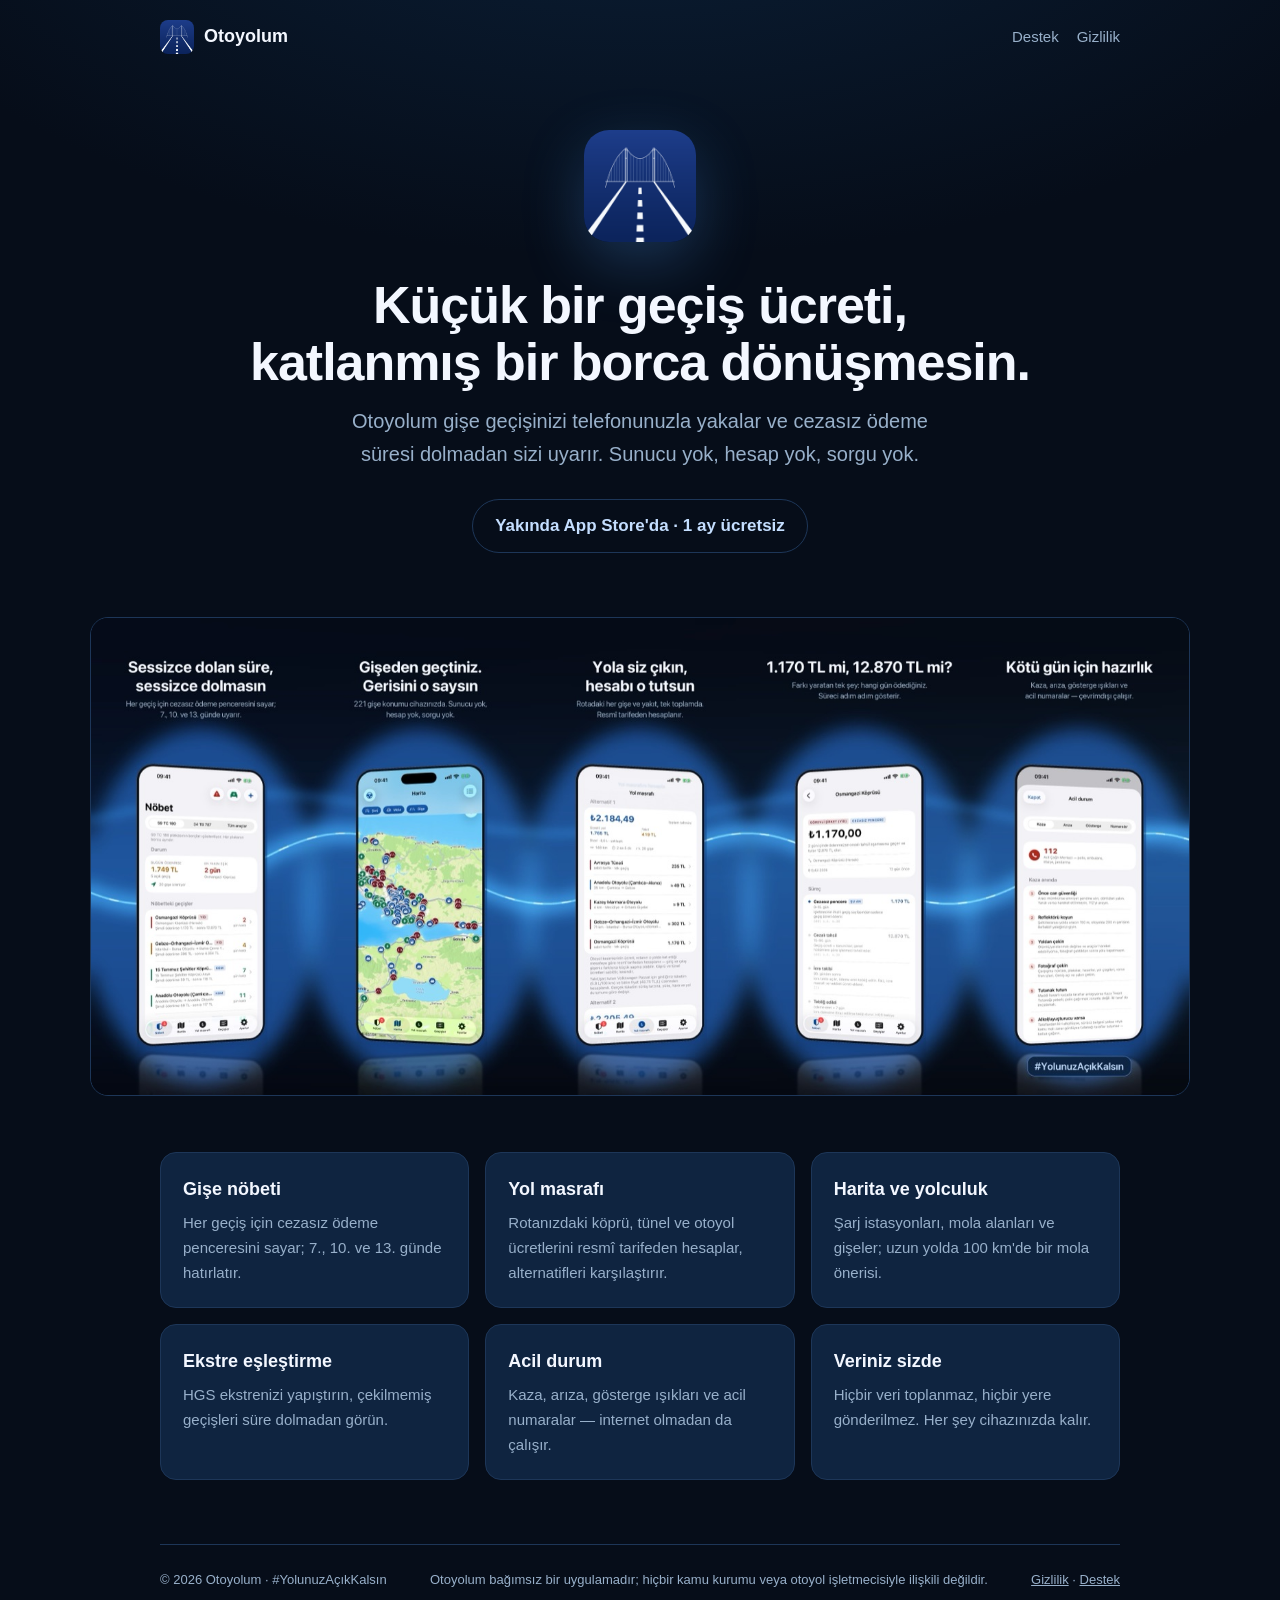
==== commit 89d197bd: "Ana sayfa yeniden tasarımını geri al Co-Authored-By: Claude Opus 5.5 <noreply@anthropic.com>" ====
--- a/index.html
+++ b/index.html
@@ -3,13 +3,12 @@
 <head>
 <meta charset="utf-8">
 <meta name="viewport" content="width=device-width, initial-scale=1">
-<title>Otoyolum — 1.170 TL'lik geçiş, 12.870 TL'ye dönmeden</title>
-<meta name="description" content="Osmangazi'den geçiş 1.170 TL. 15 gün içinde ödenmezse 12.870 TL. Otoyolum gişeden geçtiğinizi fark eder ve o 15 günü sizin yerinize sayar.">
-<meta property="og:title" content="Otoyolum">
-<meta property="og:description" content="1.170 TL'lik geçiş, 15. günden sonra 12.870 TL. Otoyolum o 15 günü sayar.">
+<title>Otoyolum — Gişe takibi ve yol arkadaşınız</title>
+<meta name="description" content="Otoyolum ücretli yol geçişinizi telefonunuzla yakalar ve cezasız ödeme süresi dolmadan sizi uyarır. Sunucu yok, hesap yok, veri toplanmaz.">
+<meta property="og:title" content="Otoyolum — Gişe takibi ve yol arkadaşınız">
+<meta property="og:description" content="Küçük bir geçiş ücreti, katlanmış bir borca dönüşmesin.">
 <meta property="og:image" content="https://otoyolum.com/sahne.jpg">
-<meta name="theme-color" content="#f6f4ef" media="(prefers-color-scheme: light)">
-<meta name="theme-color" content="#121316" media="(prefers-color-scheme: dark)">
+<meta name="theme-color" content="#060d19">
 <link rel="icon" href="/ikon.png">
 <link rel="apple-touch-icon" href="/apple-touch-icon.png">
 <link rel="stylesheet" href="/stil.css">
@@ -20,94 +19,30 @@
   <nav><a href="/destek/">Destek</a><a href="/gizlilik/">Gizlilik</a></nav>
 </header>
 
-<main class="sayfa">
-  <div class="giris">
-    <p class="ust-satir">O-5 · Osmangazi Köprüsü · otomobil · 2026 tarifesi</p>
-    <h1>Köprüden geçtiniz, 1.170&nbsp;TL.<br><span class="kirmizi">16. gün aynı geçiş 12.870&nbsp;TL.</span></h1>
-    <p>HGS bazen okumaz, bakiye bazen yetmez, kimse de haber vermez. Otoyolum telefonunuz gişeye girdiğinde geçişi kaydeder ve o 15 günü sizin yerinize sayar.</p>
-
-    <div class="cetvel" aria-label="Ödeme süresi: 0. günde geçiş, 7, 10 ve 13. günlerde uyarı, 15. günden sonra cezalı tutar">
-      <div class="hat">
-        <div class="zemin"></div><div class="dolu"></div><div class="kirmizi-bolge"></div>
-        <div class="isaret" style="left:0%;transform:none">0. gün</div>
-        <div class="isaret uyari" style="left:15.6%">7</div>
-        <div class="isaret uyari" style="left:22.2%">10</div>
-        <div class="isaret uyari" style="left:28.9%">13</div>
-        <div class="isaret son" style="left:33.3%">15</div>
-      </div>
-      <div class="etiketler">
-        <span><b>1.170 TL</b>geçiş ücreti</span>
-        <span class="sag"><b>12.870 TL</b>ücret + 10 kat</span>
-      </div>
-    </div>
-    <p class="not">Mavi çizgiler Otoyolum'un uyardığı günler. Rakamlar uygulamadaki hesabın aynısı.</p>
-  </div>
-
-  <section>
-    <h2>Aynı gecikme, iki ayrı son</h2>
-    <p>Kaç kat ödeyeceğiniz, yolu kimin işlettiğine bağlı. Çoğu uygulama bu farkı göstermez, oysa icra dosyasına dönüşen hat ikincisi.</p>
-    <table class="tablo">
-      <thead><tr><th>Yol</th><th>0–15 gün</th><th>Sonrası</th></tr></thead>
-      <tbody>
-        <tr>
-          <td>15 Temmuz Köprüsü<span class="yol-alt">KGM. İdari para cezası, tebligat, vergi dairesi.</span><span class="dayanak">6001 s.K. m.30</span></td>
-          <td class="sayi">59 TL</td>
-          <td class="sayi">118 TL<br><span class="dayanak">15–45. gün</span><br>295 TL<br><span class="dayanak">45. günden sonra</span></td>
-        </tr>
-        <tr>
-          <td>Osmangazi Köprüsü<span class="yol-alt">Görevli şirket (YİD). Ödenmezse doğrudan icra takibi; faiz, masraf ve vekâlet ücreti eklenir.</span><span class="dayanak">İİK m.62</span></td>
-          <td class="sayi">1.170 TL</td>
-          <td class="sayi kirmizi">12.870 TL</td>
-        </tr>
-      </tbody>
-    </table>
-    <p class="not">Tutarlar tahmindir, resmî borç beyanı değildir. Ödemenizi PTT, bankanız ya da e-Devlet'ten kontrol edin.</p>
+<main>
+  <section class="kahraman">
+    <img class="ikon" src="/ikon.png" alt="Otoyolum simgesi">
+    <h1>Küçük bir geçiş ücreti,<br>katlanmış bir borca dönüşmesin.</h1>
+    <p>Otoyolum gişe geçişinizi telefonunuzla yakalar ve cezasız ödeme süresi dolmadan sizi uyarır. Sunucu yok, hesap yok, sorgu yok.</p>
+    <span class="rozet pasif">Yakında App Store'da · 1 ay ücretsiz</span>
   </section>
 
-  <section>
-    <h2>Uygulamada ne görürsünüz</h2>
-    <div class="ekranlar">
-      <figure><img src="/1-nobet.jpg" alt="Nöbet ekranı: açık geçişler ve kalan günler" loading="lazy"><figcaption>Nöbet: açık her geçiş ve kalan gün.</figcaption></figure>
-      <figure><img src="/4-gecis-detay.jpg" alt="Geçiş detayı: cezasız pencere ve sonraki aşamalar" loading="lazy"><figcaption>Geçiş detayı: hangi gün ne olacağı.</figcaption></figure>
-      <figure><img src="/3-yol-masrafi.jpg" alt="Yol masrafı: rotadaki gişeler ve toplam" loading="lazy"><figcaption>Yol masrafı: rotadaki her gişe, tarifeden.</figcaption></figure>
-    </div>
-  </section>
+  <div class="sahne"><img src="/sahne.jpg" alt="Otoyolum ekranları: Nöbet, Harita, Yol masrafı, Geçiş detayı, Acil durum" loading="lazy"></div>
 
-  <section>
-    <h2>Bilerek yapmadıklarımız</h2>
-    <ul class="liste">
-      <li><b>Radar ve kamera göstermiyoruz.</b><span>İlk sürümde sabit hız kameraları vardı, kaldırdık. Haritada yalnızca gişe, şarj istasyonu ve mola alanı var.</span></li>
-      <li><b>HGS bakiyenizi bilmiyoruz.</b><span>Hiçbir kuruma bağlanmıyoruz. Geçişin düşüp düşmediğini siz kontrol edip işaretliyorsunuz. Ekstrenizi yapıştırırsanız eşleştirmeyi uygulama yapıyor, metin diske yazılmıyor.</span></li>
-      <li><b>Konumunuzu hiçbir yere göndermiyoruz.</b><span>Uygulamanın sunucusu yok. Rota kaydı tutulmuyor, hesap açmanız gerekmiyor.</span></li>
-      <li><b>Kendi navigasyonumuzu yazmadık.</b><span>Yol tarifi için Apple Haritalar'a geçiyoruz. Sürüş sırasında gözünüzün bizim ekranımızda olması gerekmiyor.</span></li>
-    </ul>
-  </section>
-
-  <section>
-    <h2>Veri nereden geliyor</h2>
-    <dl class="kaynak">
-      <dt>221 gişe</dt><dd>OpenStreetMap'teki gişe noktalarından kümelendi. Yanlış yerde tetikleyen gişeyi uygulamadan düzeltebilirsiniz. © OpenStreetMap katkıcıları, ODbL.</dd>
-      <dt>19 yol</dt><dd>KGM'nin 2026 tarife PDF'lerinden, altı araç sınıfının her biri ayrı okundu.</dd>
-      <dt>713 · 804</dt><dd>Şarj istasyonu ve mola alanı, yine OpenStreetMap'ten. Yeni açılanlar eksik olabilir.</dd>
-      <dt>6 madde</dt><dd>Hesaplardaki her süre ve oranın kanun maddesi uygulamada Ayarlar &gt; Süreç ve dayanaklar ekranında listeli.</dd>
-    </dl>
-  </section>
-
-  <section>
-    <h2>Fiyat</h2>
-    <p>İlk ay ücretsiz. Sonrasında:</p>
-    <div class="fiyat">
-      <div><b>149,90 TL</b>aylık</div>
-      <div><b>799,90 TL</b>yıllık</div>
-    </div>
-    <p class="soluk">Tek bir Osmangazi gecikmesi, yıllık aboneliğin 16 katı. Deneme bitmeden iptal ederseniz ücret alınmaz. Acil durum rehberi (kaza, arıza, gösterge ışıkları, 112) abonelik olmadan da açık.</p>
-    <span class="durum">App Store'da yakında</span>
+  <section class="ozellikler">
+    <div class="ozellik"><h3>Gişe nöbeti</h3><p>Her geçiş için cezasız ödeme penceresini sayar; 7., 10. ve 13. günde hatırlatır.</p></div>
+    <div class="ozellik"><h3>Yol masrafı</h3><p>Rotanızdaki köprü, tünel ve otoyol ücretlerini resmî tarifeden hesaplar, alternatifleri karşılaştırır.</p></div>
+    <div class="ozellik"><h3>Harita ve yolculuk</h3><p>Şarj istasyonları, mola alanları ve gişeler; uzun yolda 100 km'de bir mola önerisi.</p></div>
+    <div class="ozellik"><h3>Ekstre eşleştirme</h3><p>HGS ekstrenizi yapıştırın, çekilmemiş geçişleri süre dolmadan görün.</p></div>
+    <div class="ozellik"><h3>Acil durum</h3><p>Kaza, arıza, gösterge ışıkları ve acil numaralar — internet olmadan da çalışır.</p></div>
+    <div class="ozellik"><h3>Veriniz sizde</h3><p>Hiçbir veri toplanmaz, hiçbir yere gönderilmez. Her şey cihazınızda kalır.</p></div>
   </section>
 </main>
 
 <footer class="alt">
-  <span>Otoyolum bağımsız bir uygulamadır; KGM, PTT, HGS, OGS ya da herhangi bir otoyol işletmecisiyle ilişkili değildir.</span>
-  <span><a href="/gizlilik/">Gizlilik</a> · <a href="/destek/">Destek</a> · <a href="mailto:aykutaydmr@gmail.com">aykutaydmr@gmail.com</a></span>
+  <span>© 2026 Otoyolum · #YolunuzAçıkKalsın</span>
+  <span>Otoyolum bağımsız bir uygulamadır; hiçbir kamu kurumu veya otoyol işletmecisiyle ilişkili değildir.</span>
+  <span><a href="/gizlilik/">Gizlilik</a> · <a href="/destek/">Destek</a></span>
 </footer>
 </body>
 </html>
--- a/stil.css
+++ b/stil.css
@@ -1,116 +1,43 @@
 :root{
-  --kagit:#f6f4ef; --murekkep:#16181c; --soluk:#5d6168; --cizgi:#d9d5cc;
-  --tabela:#0b4ea2; --tabela-acik:#e3ecf7; --kirmizi:#b0271e; --kirmizi-acik:#f6e4e1;
-  --yesil:#0e7a54;
-  --mono:ui-monospace,"SF Mono",Menlo,Consolas,monospace;
-}
-@media (prefers-color-scheme:dark){
-  :root{
-    --kagit:#121316; --murekkep:#ecebe7; --soluk:#9a9ca2; --cizgi:#2c2e33;
-    --tabela:#6aa2ee; --tabela-acik:#17243a; --kirmizi:#f07366; --kirmizi-acik:#35191a;
-    --yesil:#45c18c;
-  }
+  --zemin:#060d19; --zemin2:#0b2038; --kart:#0f2440; --cizgi:#1d3658;
+  --metin:#f3f7ff; --soluk:#98b0ca; --vurgu:#4ea3ff; --vurgu2:#c4deff;
 }
 *{box-sizing:border-box}
 html{-webkit-text-size-adjust:100%}
 body{
-  margin:0; background:var(--kagit); color:var(--murekkep);
-  font:17px/1.6 -apple-system,BlinkMacSystemFont,"Segoe UI",Roboto,Helvetica,Arial,sans-serif;
-  -webkit-font-smoothing:antialiased;
+  margin:0; color:var(--metin); background:var(--zemin);
+  background-image:radial-gradient(1200px 600px at 50% -10%, var(--zemin2), transparent 70%);
+  font:17px/1.65 -apple-system,BlinkMacSystemFont,"SF Pro Text","Segoe UI",Roboto,Helvetica,Arial,sans-serif;
+  -webkit-font-smoothing:antialiased; padding:0 16px;
 }
-a{color:var(--tabela)}
-.sayfa{max-width:760px;margin:0 auto;padding:0 20px}
-
-/* Üst şerit */
-.ust{max-width:760px;margin:0 auto;padding:22px 20px 0;display:flex;align-items:center;justify-content:space-between;gap:12px}
-.marka{display:flex;align-items:center;gap:9px;color:var(--murekkep);text-decoration:none;font-weight:700;letter-spacing:-.01em}
-.marka img{width:28px;height:28px;border-radius:7px}
+a{color:var(--vurgu)}
+.ust{max-width:960px;margin:0 auto;display:flex;align-items:center;justify-content:space-between;padding:20px 0}
+.marka{display:flex;align-items:center;gap:10px;color:var(--metin);text-decoration:none;font-weight:700;font-size:18px}
+.marka img{width:34px;height:34px;border-radius:8px}
 .ust nav{display:flex;gap:18px;font-size:15px}
 .ust nav a{color:var(--soluk);text-decoration:none}
-.ust nav a:hover{color:var(--murekkep)}
-
-/* Giriş */
-.giris{padding:64px 0 8px}
-.giris .ust-satir{font-family:var(--mono);font-size:13px;color:var(--soluk);margin:0 0 18px}
-.giris h1{font-size:clamp(30px,5.4vw,46px);line-height:1.12;letter-spacing:-.025em;margin:0 0 20px;font-weight:750}
-.giris h1 .kirmizi{color:var(--kirmizi)}
-.giris p{font-size:19px;color:var(--soluk);margin:0;max-width:600px}
-.not{font-size:14px;color:var(--soluk)}
-
-/* Gün cetveli */
-.cetvel{margin:44px 0 12px;position:relative}
-.cetvel .hat{position:relative;height:56px}
-.cetvel .zemin{position:absolute;left:0;right:0;top:26px;height:4px;background:var(--cizgi);border-radius:2px}
-.cetvel .dolu{position:absolute;left:0;width:33.33%;top:26px;height:4px;background:var(--tabela);border-radius:2px}
-.cetvel .kirmizi-bolge{position:absolute;left:33.33%;right:0;top:26px;height:4px;background:var(--kirmizi);opacity:.55}
-.cetvel .isaret{position:absolute;top:0;transform:translateX(-50%);text-align:center;font-family:var(--mono);font-size:12px;color:var(--soluk);white-space:nowrap}
-.cetvel .isaret::after{content:"";display:block;width:2px;height:14px;background:currentColor;margin:6px auto 0}
-.cetvel .isaret.uyari{color:var(--tabela);font-weight:600}
-.cetvel .isaret.son{color:var(--kirmizi);font-weight:600}
-.cetvel .etiketler{display:flex;justify-content:space-between;font-family:var(--mono);font-size:13px;margin-top:6px}
-.cetvel .etiketler b{font-size:20px;display:block;letter-spacing:-.01em}
-.cetvel .etiketler .sag{text-align:right;color:var(--kirmizi)}
-
-/* Bölümler */
-section{padding:44px 0 4px;border-top:1px solid var(--cizgi);margin-top:44px}
-section:first-of-type{border-top:0}
-h2{font-size:24px;letter-spacing:-.015em;margin:0 0 14px;line-height:1.25}
-section p{margin:0 0 14px}
-.soluk{color:var(--soluk)}
-
-/* İki hat tablosu */
-.tablo{width:100%;border-collapse:collapse;font-size:15px;margin:10px 0 8px}
-.tablo th,.tablo td{text-align:left;padding:10px 10px 10px 0;border-bottom:1px solid var(--cizgi);vertical-align:top}
-.tablo th{font-size:13px;font-weight:600;color:var(--soluk)}
-.tablo td.sayi{font-family:var(--mono);white-space:nowrap}
-.tablo td.kirmizi{color:var(--kirmizi);font-weight:600}
-.dayanak{font-family:var(--mono);font-size:12px;color:var(--soluk)}
-.yol-alt{display:block;font-size:13px;color:var(--soluk);line-height:1.45;margin:4px 0 2px;max-width:300px}
-.tablo td:first-child{padding-right:16px}
-
-/* Ekranlar */
-.ekranlar{display:grid;grid-template-columns:repeat(3,1fr);gap:14px;margin:18px 0 6px}
-.ekranlar figure{margin:0}
-.ekranlar img{width:100%;height:auto;display:block;border-radius:22px;border:1px solid var(--cizgi)}
-.ekranlar figcaption{font-size:13px;color:var(--soluk);margin-top:8px;line-height:1.4}
-
-/* Yapmadıklarımız */
-.liste{list-style:none;padding:0;margin:8px 0 0}
-.liste li{padding:14px 0;border-bottom:1px solid var(--cizgi)}
-.liste li:last-child{border-bottom:0}
-.liste b{display:block;margin-bottom:2px}
-.liste span{color:var(--soluk);font-size:15px}
-
-/* Kaynaklar */
-.kaynak{display:grid;grid-template-columns:auto 1fr;gap:6px 18px;font-size:15px;margin:8px 0}
-.kaynak dt{font-family:var(--mono);font-weight:600;white-space:nowrap}
-.kaynak dd{margin:0;color:var(--soluk)}
-
-/* Fiyat */
-.fiyat{display:flex;flex-wrap:wrap;gap:10px 28px;margin:14px 0 10px;font-family:var(--mono)}
-.fiyat div{font-size:15px;color:var(--soluk)}
-.fiyat b{display:block;font-size:24px;color:var(--murekkep);letter-spacing:-.01em}
-.durum{display:inline-block;margin-top:6px;font-size:14px;font-family:var(--mono);color:var(--tabela);border:1px solid currentColor;padding:6px 12px;border-radius:6px}
-
-/* Alt sayfalar (gizlilik, destek) */
-.icerik{max-width:760px;margin:0 auto;padding:44px 20px 20px}
-.icerik h1{font-size:34px;letter-spacing:-.02em;margin:10px 0 6px;line-height:1.15}
-.icerik h2{font-size:20px;margin:32px 0 8px}
-.icerik p,.icerik li{color:var(--murekkep)}
-.tarih{color:var(--soluk);font-size:14px;font-family:var(--mono);margin:0 0 28px}
-.etiket{display:inline-block;font-size:13px;font-family:var(--mono);color:var(--yesil);border:1px solid currentColor;padding:3px 10px;border-radius:5px}
-details{border-bottom:1px solid var(--cizgi);padding:14px 0}
+.ust nav a:hover{color:var(--metin)}
+.kahraman{max-width:960px;margin:0 auto;text-align:center;padding:56px 0 28px}
+.kahraman img.ikon{width:112px;height:112px;border-radius:25px;box-shadow:0 20px 60px rgba(78,163,255,.25)}
+h1{font-size:clamp(32px,6vw,52px);line-height:1.1;letter-spacing:-.02em;margin:26px 0 14px}
+.kahraman p{color:var(--soluk);font-size:clamp(17px,2.4vw,20px);max-width:620px;margin:0 auto}
+.rozet{display:inline-block;margin-top:28px;padding:12px 22px;border-radius:999px;background:var(--metin);color:#06101f;font-weight:700;text-decoration:none}
+.rozet.pasif{background:transparent;color:var(--vurgu2);border:1px solid var(--cizgi)}
+.sahne{max-width:1100px;margin:36px auto 0;border-radius:18px;overflow:hidden;border:1px solid var(--cizgi)}
+.sahne img{display:block;width:100%;height:auto}
+.ozellikler{max-width:960px;margin:56px auto 0;display:grid;grid-template-columns:repeat(auto-fit,minmax(260px,1fr));gap:16px}
+.ozellik{background:var(--kart);border:1px solid var(--cizgi);border-radius:16px;padding:22px}
+.ozellik h3{margin:0 0 6px;font-size:18px}
+.ozellik p{margin:0;color:var(--soluk);font-size:15px}
+.icerik{max-width:720px;margin:0 auto;padding:40px 0 20px}
+.icerik h1{font-size:34px;margin:10px 0 6px}
+.icerik h2{font-size:20px;margin:34px 0 8px}
+.icerik p,.icerik li{color:#d3deec}
+.tarih{color:var(--soluk);font-size:14px;margin:0 0 28px}
+.etiket{display:inline-block;font-size:13px;font-weight:600;color:var(--vurgu2);background:rgba(78,163,255,.12);border:1px solid rgba(78,163,255,.3);padding:5px 12px;border-radius:999px}
+details{background:var(--kart);border:1px solid var(--cizgi);border-radius:12px;padding:14px 18px;margin:10px 0}
 summary{cursor:pointer;font-weight:600}
-details p{margin:10px 0 0;color:var(--soluk)}
-
-/* Alt bilgi */
-.alt{max-width:760px;margin:64px auto 0;padding:22px 20px 40px;border-top:1px solid var(--cizgi);color:var(--soluk);font-size:13px;display:flex;flex-wrap:wrap;gap:8px 20px;justify-content:space-between}
+details p{margin:10px 0 0}
+.alt{max-width:960px;margin:64px auto 0;padding:24px 0 40px;border-top:1px solid var(--cizgi);color:var(--soluk);font-size:13px;display:flex;flex-wrap:wrap;gap:8px 20px;justify-content:space-between}
 .alt a{color:var(--soluk)}
-
-@media (max-width:560px){
-  .giris{padding-top:40px}
-  .ekranlar{grid-template-columns:1fr 1fr}
-  .ekranlar figure:nth-child(3){display:none}
-  .cetvel .isaret{font-size:11px}
-  .tablo{font-size:14px}
-}
+@media (max-width:520px){.ust nav{gap:12px;font-size:14px}.kahraman{padding-top:32px}}
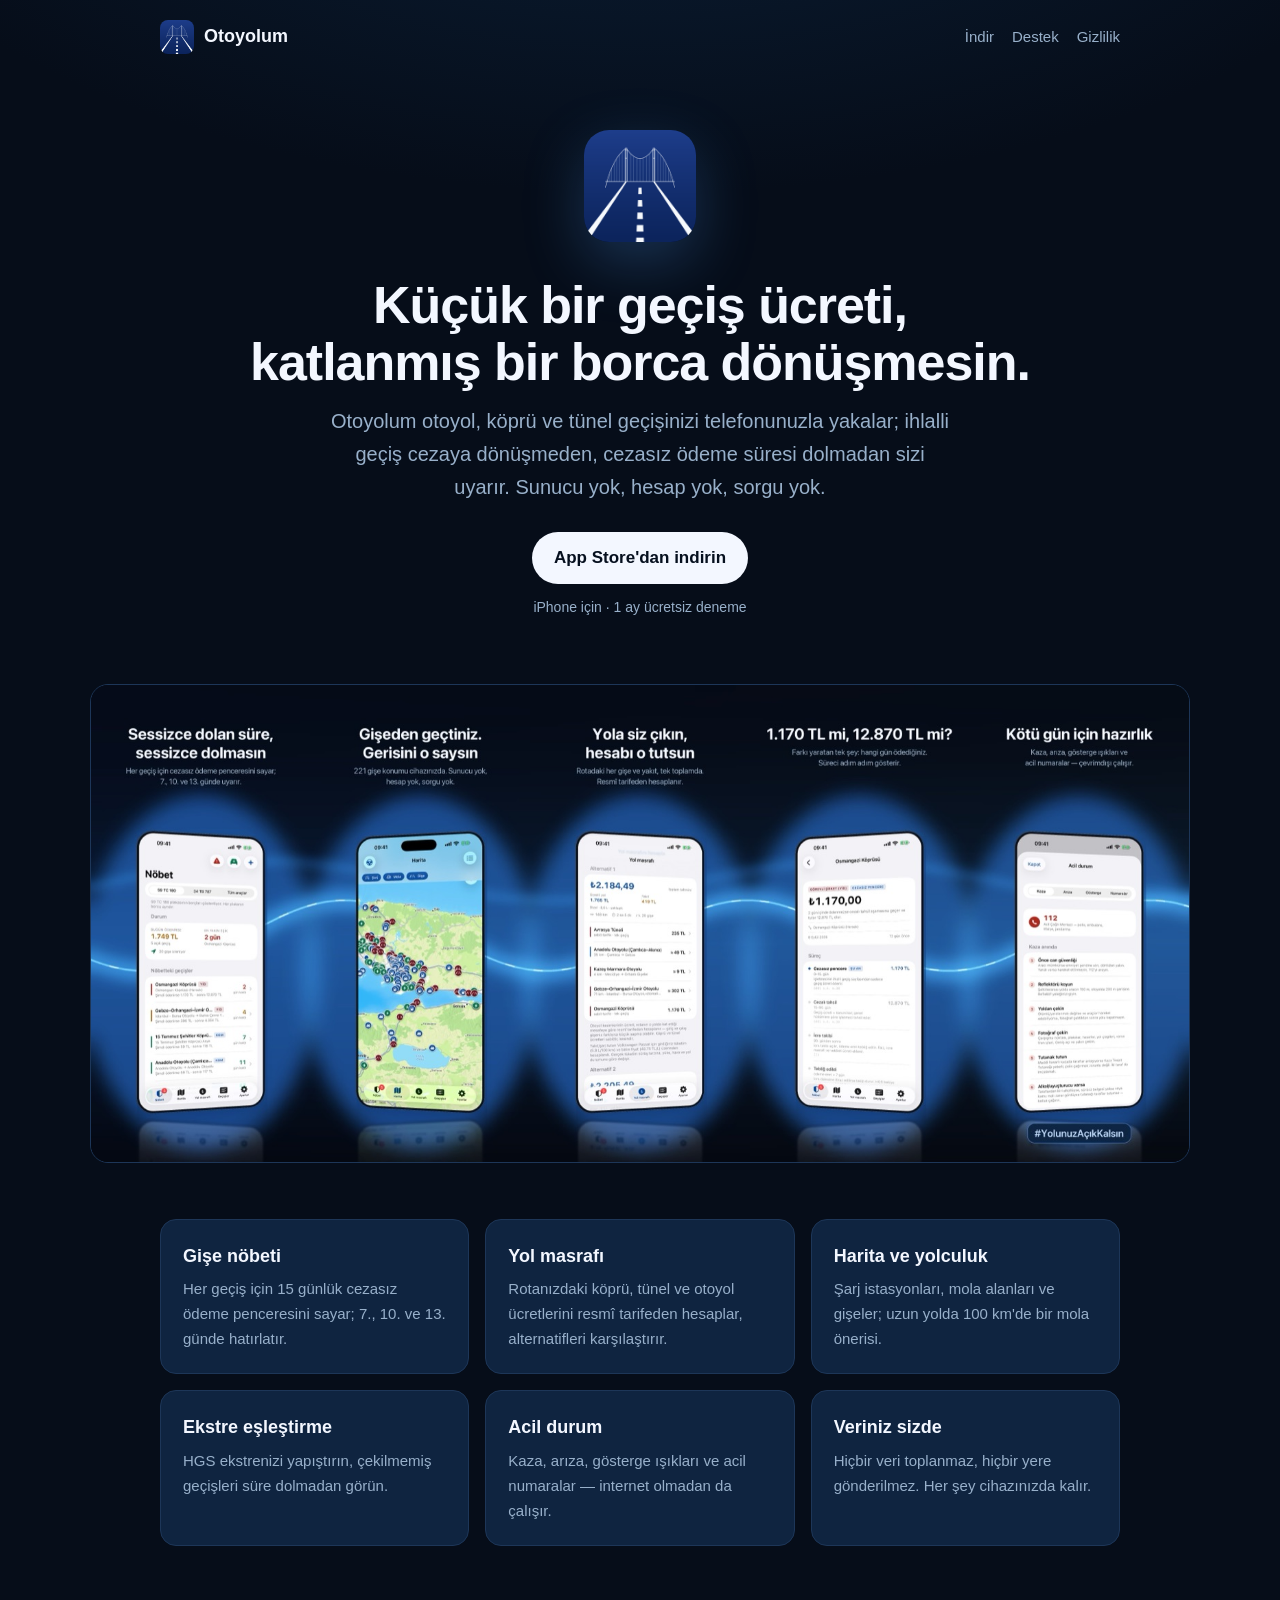
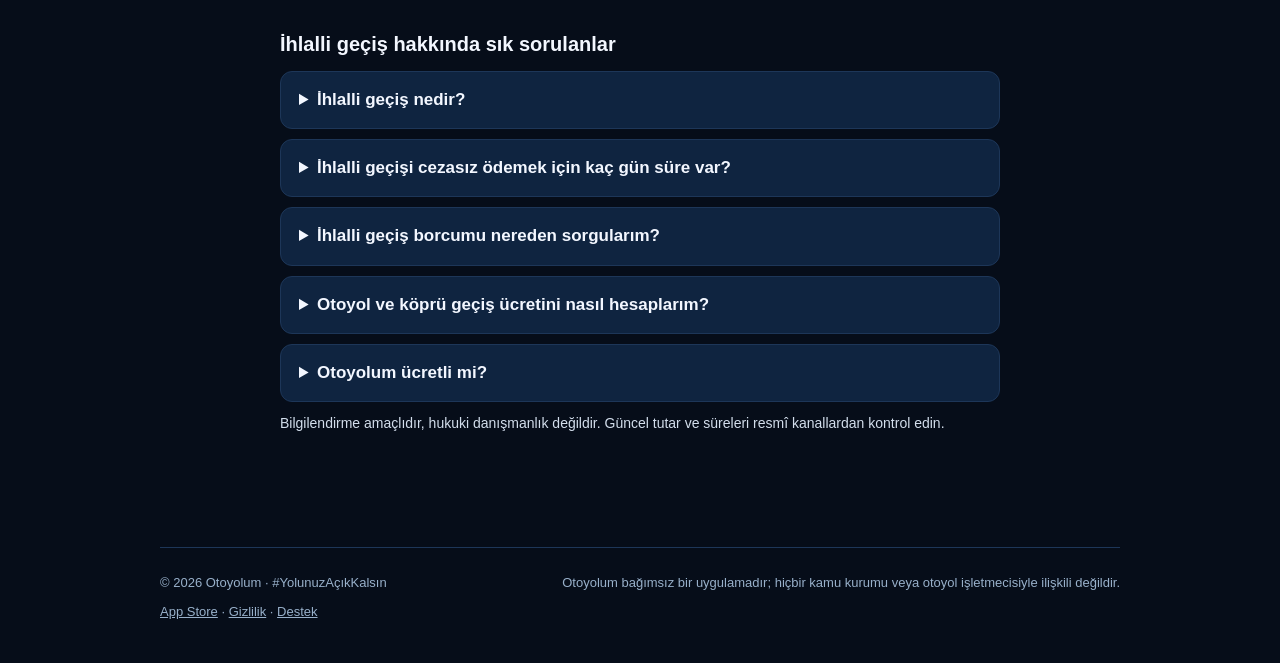
==== commit 9bab293b: "App Store bağlantısı ve arama motoru ayarları - Ana sayfa: App Store'dan indirin butonu, üst menü ve" ====
--- a/index.html
+++ b/index.html
@@ -3,46 +3,166 @@
 <head>
 <meta charset="utf-8">
 <meta name="viewport" content="width=device-width, initial-scale=1">
-<title>Otoyolum — Gişe takibi ve yol arkadaşınız</title>
-<meta name="description" content="Otoyolum ücretli yol geçişinizi telefonunuzla yakalar ve cezasız ödeme süresi dolmadan sizi uyarır. Sunucu yok, hesap yok, veri toplanmaz.">
-<meta property="og:title" content="Otoyolum — Gişe takibi ve yol arkadaşınız">
+<title>Otoyolum — İhlalli Geçiş Takibi ve Otoyol Ücreti Hesaplama</title>
+<meta name="description" content="Otoyol, köprü ve tünel geçişinizi iPhone ile yakalar; ihlalli geçiş için 15 günlük cezasız ödeme süresi dolmadan hatırlatır. Otoyol ücreti hesaplama da var.">
+<meta name="keywords" content="ihlalli geçiş, ihlalli geçiş cezası, ihlalli geçiş sorgulama, HGS ihlalli geçiş, HGS ceza, OGS, otoyol geçiş ücreti, köprü geçiş ücreti, otoyol ücreti hesaplama, geçiş ücreti hesaplama, Osmangazi Köprüsü geçiş ücreti, Yavuz Sultan Selim Köprüsü, 1915 Çanakkale Köprüsü, Avrasya Tüneli, Kuzey Marmara Otoyolu, 15 gün ödeme süresi, otoyol cezası, gişe takibi, yol masrafı hesaplama, mola alanı, şarj istasyonu">
+<link rel="canonical" href="https://otoyolum.com/">
+<meta name="apple-itunes-app" content="app-id=6815226319">
+<meta property="og:type" content="website">
+<meta property="og:site_name" content="Otoyolum">
+<meta property="og:locale" content="tr_TR">
+<meta property="og:url" content="https://otoyolum.com/">
+<meta property="og:title" content="Otoyolum — İhlalli Geçiş Takibi ve Otoyol Ücreti Hesaplama">
 <meta property="og:description" content="Küçük bir geçiş ücreti, katlanmış bir borca dönüşmesin.">
 <meta property="og:image" content="https://otoyolum.com/sahne.jpg">
+<meta name="twitter:card" content="summary_large_image">
 <meta name="theme-color" content="#060d19">
 <link rel="icon" href="/ikon.png">
 <link rel="apple-touch-icon" href="/apple-touch-icon.png">
 <link rel="stylesheet" href="/stil.css">
+<script type="application/ld+json">
+{
+ "@context": "https://schema.org",
+ "@graph": [
+  {
+   "@type": "WebSite",
+   "@id": "https://otoyolum.com/#site",
+   "url": "https://otoyolum.com/",
+   "name": "Otoyolum",
+   "inLanguage": "tr-TR"
+  },
+  {
+   "@type": "MobileApplication",
+   "@id": "https://otoyolum.com/#app",
+   "name": "Otoyolum",
+   "operatingSystem": "iOS",
+   "applicationCategory": "TravelApplication",
+   "inLanguage": "tr",
+   "description": "Otoyol, köprü ve tünel geçişinizi iPhone ile yakalar; ihlalli geçiş için cezasız ödeme süresi dolmadan hatırlatır, rotadaki geçiş ücretlerini resmî tarifeden hesaplar.",
+   "url": "https://otoyolum.com/",
+   "installUrl": "https://apps.apple.com/tr/app/otoyolum/id6815226319",
+   "sameAs": [
+    "https://apps.apple.com/tr/app/otoyolum/id6815226319"
+   ],
+   "image": "https://otoyolum.com/ikon.png",
+   "screenshot": "https://otoyolum.com/sahne.jpg",
+   "offers": {
+    "@type": "Offer",
+    "price": "0",
+    "priceCurrency": "TRY"
+   }
+  },
+  {
+   "@type": "FAQPage",
+   "mainEntity": [
+    {
+     "@type": "Question",
+     "name": "İhlalli geçiş nedir?",
+     "acceptedAnswer": {
+      "@type": "Answer",
+      "text": "Ücretli bir otoyol, köprü veya tünelden HGS/OGS bakiyesi yetersizken ya da geçerli bir etiket olmadan geçtiğinizde geçiş ihlalli sayılır. Geçiş ücretini süresi içinde öderseniz ceza doğmaz; süre kaçarsa ücrete idari para cezası eklenir."
+     }
+    },
+    {
+     "@type": "Question",
+     "name": "İhlalli geçişi cezasız ödemek için kaç gün süre var?",
+     "acceptedAnswer": {
+      "@type": "Answer",
+      "text": "Geçişten itibaren 15 gün. KGM'nin işlettiği yollarda (örneğin 15 Temmuz Şehitler ve Fatih Sultan Mehmet köprüleri) bu süre geçerse 45. güne kadar ücretin bir katı, sonrasında dört katı ceza eklenir (6001 sayılı Kanun m.30). Osmangazi, Yavuz Sultan Selim ve 1915 Çanakkale köprüleri, Kuzey Marmara Otoyolu ve Avrasya Tüneli gibi görevli şirketlerin işlettiği yollarda 15 gün geçerse ücretin 10 katı ceza istenir."
+     }
+    },
+    {
+     "@type": "Question",
+     "name": "İhlalli geçiş borcumu nereden sorgularım?",
+     "acceptedAnswer": {
+      "@type": "Answer",
+      "text": "Otoyolum resmî sorgu yapmaz. Borcunuzu e-Devlet, PTT, bankanız ya da yolu işleten şirketin sitesinden kontrol edebilirsiniz. Otoyolum geçişi yakaladığı anda süreyi saymaya başlar ve 7., 10. ve 13. günde hatırlatır."
+     }
+    },
+    {
+     "@type": "Question",
+     "name": "Otoyol ve köprü geçiş ücretini nasıl hesaplarım?",
+     "acceptedAnswer": {
+      "@type": "Answer",
+      "text": "Yol masrafı ekranına başlangıç ve varış noktasını girin. Otoyolum rotadaki köprü, tünel ve otoyol ücretlerini araç sınıfınıza göre resmî tarifeden hesaplar, alternatif rotaları ucuzdan pahalıya sıralar."
+     }
+    },
+    {
+     "@type": "Question",
+     "name": "Otoyolum ücretli mi?",
+     "acceptedAnswer": {
+      "@type": "Answer",
+      "text": "App Store'dan ücretsiz indirilir; özellikler Otoyolum Premium aboneliğiyle açılır. Yeni kullanıcılar 1 ay ücretsiz dener, deneme bitmeden iptal ederseniz ücret alınmaz. Acil durum rehberi her zaman ücretsizdir."
+     }
+    }
+   ]
+  }
+ ]
+}
+</script>
 </head>
 <body>
 <header class="ust">
   <a class="marka" href="/"><img src="/ikon.png" alt="">Otoyolum</a>
-  <nav><a href="/destek/">Destek</a><a href="/gizlilik/">Gizlilik</a></nav>
+  <nav><a href="https://apps.apple.com/tr/app/otoyolum/id6815226319">İndir</a><a href="/destek/">Destek</a><a href="/gizlilik/">Gizlilik</a></nav>
 </header>
 
 <main>
   <section class="kahraman">
     <img class="ikon" src="/ikon.png" alt="Otoyolum simgesi">
     <h1>Küçük bir geçiş ücreti,<br>katlanmış bir borca dönüşmesin.</h1>
-    <p>Otoyolum gişe geçişinizi telefonunuzla yakalar ve cezasız ödeme süresi dolmadan sizi uyarır. Sunucu yok, hesap yok, sorgu yok.</p>
-    <span class="rozet pasif">Yakında App Store'da · 1 ay ücretsiz</span>
+    <p>Otoyolum otoyol, köprü ve tünel geçişinizi telefonunuzla yakalar; ihlalli geçiş cezaya dönüşmeden, cezasız ödeme süresi dolmadan sizi uyarır. Sunucu yok, hesap yok, sorgu yok.</p>
+    <a class="rozet" href="https://apps.apple.com/tr/app/otoyolum/id6815226319">App Store'dan indirin</a>
+    <span class="not">iPhone için · 1 ay ücretsiz deneme</span>
   </section>
 
   <div class="sahne"><img src="/sahne.jpg" alt="Otoyolum ekranları: Nöbet, Harita, Yol masrafı, Geçiş detayı, Acil durum" loading="lazy"></div>
 
   <section class="ozellikler">
-    <div class="ozellik"><h3>Gişe nöbeti</h3><p>Her geçiş için cezasız ödeme penceresini sayar; 7., 10. ve 13. günde hatırlatır.</p></div>
+    <div class="ozellik"><h3>Gişe nöbeti</h3><p>Her geçiş için 15 günlük cezasız ödeme penceresini sayar; 7., 10. ve 13. günde hatırlatır.</p></div>
     <div class="ozellik"><h3>Yol masrafı</h3><p>Rotanızdaki köprü, tünel ve otoyol ücretlerini resmî tarifeden hesaplar, alternatifleri karşılaştırır.</p></div>
     <div class="ozellik"><h3>Harita ve yolculuk</h3><p>Şarj istasyonları, mola alanları ve gişeler; uzun yolda 100 km'de bir mola önerisi.</p></div>
     <div class="ozellik"><h3>Ekstre eşleştirme</h3><p>HGS ekstrenizi yapıştırın, çekilmemiş geçişleri süre dolmadan görün.</p></div>
     <div class="ozellik"><h3>Acil durum</h3><p>Kaza, arıza, gösterge ışıkları ve acil numaralar — internet olmadan da çalışır.</p></div>
     <div class="ozellik"><h3>Veriniz sizde</h3><p>Hiçbir veri toplanmaz, hiçbir yere gönderilmez. Her şey cihazınızda kalır.</p></div>
   </section>
+
+  <section class="icerik sss">
+    <h2>İhlalli geçiş hakkında sık sorulanlar</h2>
+
+    <details>
+      <summary>İhlalli geçiş nedir?</summary>
+      <p>Ücretli bir otoyol, köprü veya tünelden HGS/OGS bakiyesi yetersizken ya da geçerli bir etiket olmadan geçtiğinizde geçiş ihlalli sayılır. Geçiş ücretini süresi içinde öderseniz ceza doğmaz; süre kaçarsa ücrete idari para cezası eklenir.</p>
+    </details>
+
+    <details>
+      <summary>İhlalli geçişi cezasız ödemek için kaç gün süre var?</summary>
+      <p>Geçişten itibaren 15 gün. KGM'nin işlettiği yollarda (örneğin 15 Temmuz Şehitler ve Fatih Sultan Mehmet köprüleri) bu süre geçerse 45. güne kadar ücretin bir katı, sonrasında dört katı ceza eklenir (6001 sayılı Kanun m.30). Osmangazi, Yavuz Sultan Selim ve 1915 Çanakkale köprüleri, Kuzey Marmara Otoyolu ve Avrasya Tüneli gibi görevli şirketlerin işlettiği yollarda 15 gün geçerse ücretin 10 katı ceza istenir.</p>
+    </details>
+
+    <details>
+      <summary>İhlalli geçiş borcumu nereden sorgularım?</summary>
+      <p>Otoyolum resmî sorgu yapmaz. Borcunuzu e-Devlet, PTT, bankanız ya da yolu işleten şirketin sitesinden kontrol edebilirsiniz. Otoyolum geçişi yakaladığı anda süreyi saymaya başlar ve 7., 10. ve 13. günde hatırlatır.</p>
+    </details>
+
+    <details>
+      <summary>Otoyol ve köprü geçiş ücretini nasıl hesaplarım?</summary>
+      <p>Yol masrafı ekranına başlangıç ve varış noktasını girin. Otoyolum rotadaki köprü, tünel ve otoyol ücretlerini araç sınıfınıza göre resmî tarifeden hesaplar, alternatif rotaları ucuzdan pahalıya sıralar.</p>
+    </details>
+
+    <details>
+      <summary>Otoyolum ücretli mi?</summary>
+      <p>App Store'dan ücretsiz indirilir; özellikler Otoyolum Premium aboneliğiyle açılır. Yeni kullanıcılar 1 ay ücretsiz dener, deneme bitmeden iptal ederseniz ücret alınmaz. Acil durum rehberi her zaman ücretsizdir.</p>
+    </details>
+
+    <p class="tarih">Bilgilendirme amaçlıdır, hukuki danışmanlık değildir. Güncel tutar ve süreleri resmî kanallardan kontrol edin.</p>
+  </section>
 </main>
 
 <footer class="alt">
   <span>© 2026 Otoyolum · #YolunuzAçıkKalsın</span>
   <span>Otoyolum bağımsız bir uygulamadır; hiçbir kamu kurumu veya otoyol işletmecisiyle ilişkili değildir.</span>
-  <span><a href="/gizlilik/">Gizlilik</a> · <a href="/destek/">Destek</a></span>
+  <span><a href="https://apps.apple.com/tr/app/otoyolum/id6815226319">App Store</a> · <a href="/gizlilik/">Gizlilik</a> · <a href="/destek/">Destek</a></span>
 </footer>
 </body>
 </html>
--- a/stil.css
+++ b/stil.css
@@ -41,3 +41,5 @@
 .alt{max-width:960px;margin:64px auto 0;padding:24px 0 40px;border-top:1px solid var(--cizgi);color:var(--soluk);font-size:13px;display:flex;flex-wrap:wrap;gap:8px 20px;justify-content:space-between}
 .alt a{color:var(--soluk)}
 @media (max-width:520px){.ust nav{gap:12px;font-size:14px}.kahraman{padding-top:32px}}
+.kahraman .not{display:block;margin-top:12px;color:var(--soluk);font-size:14px}
+.sss{padding-top:48px}
